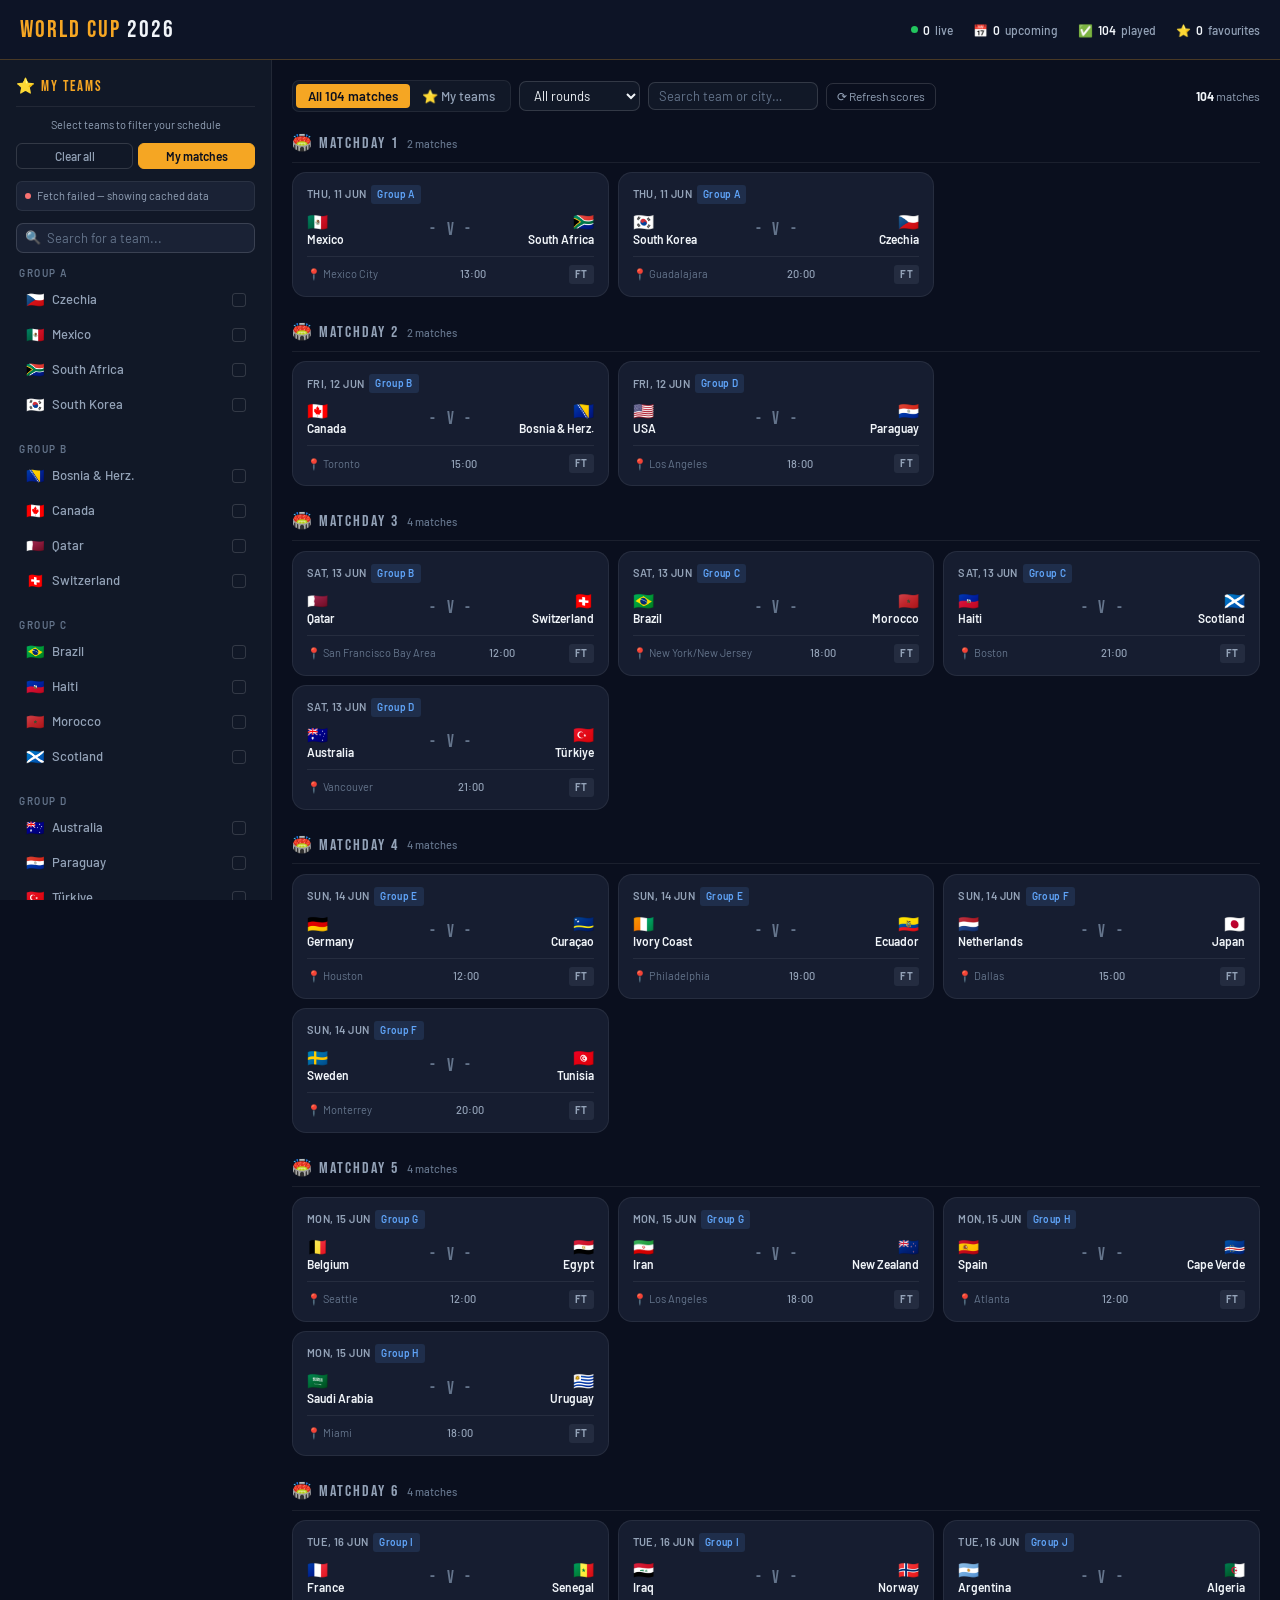
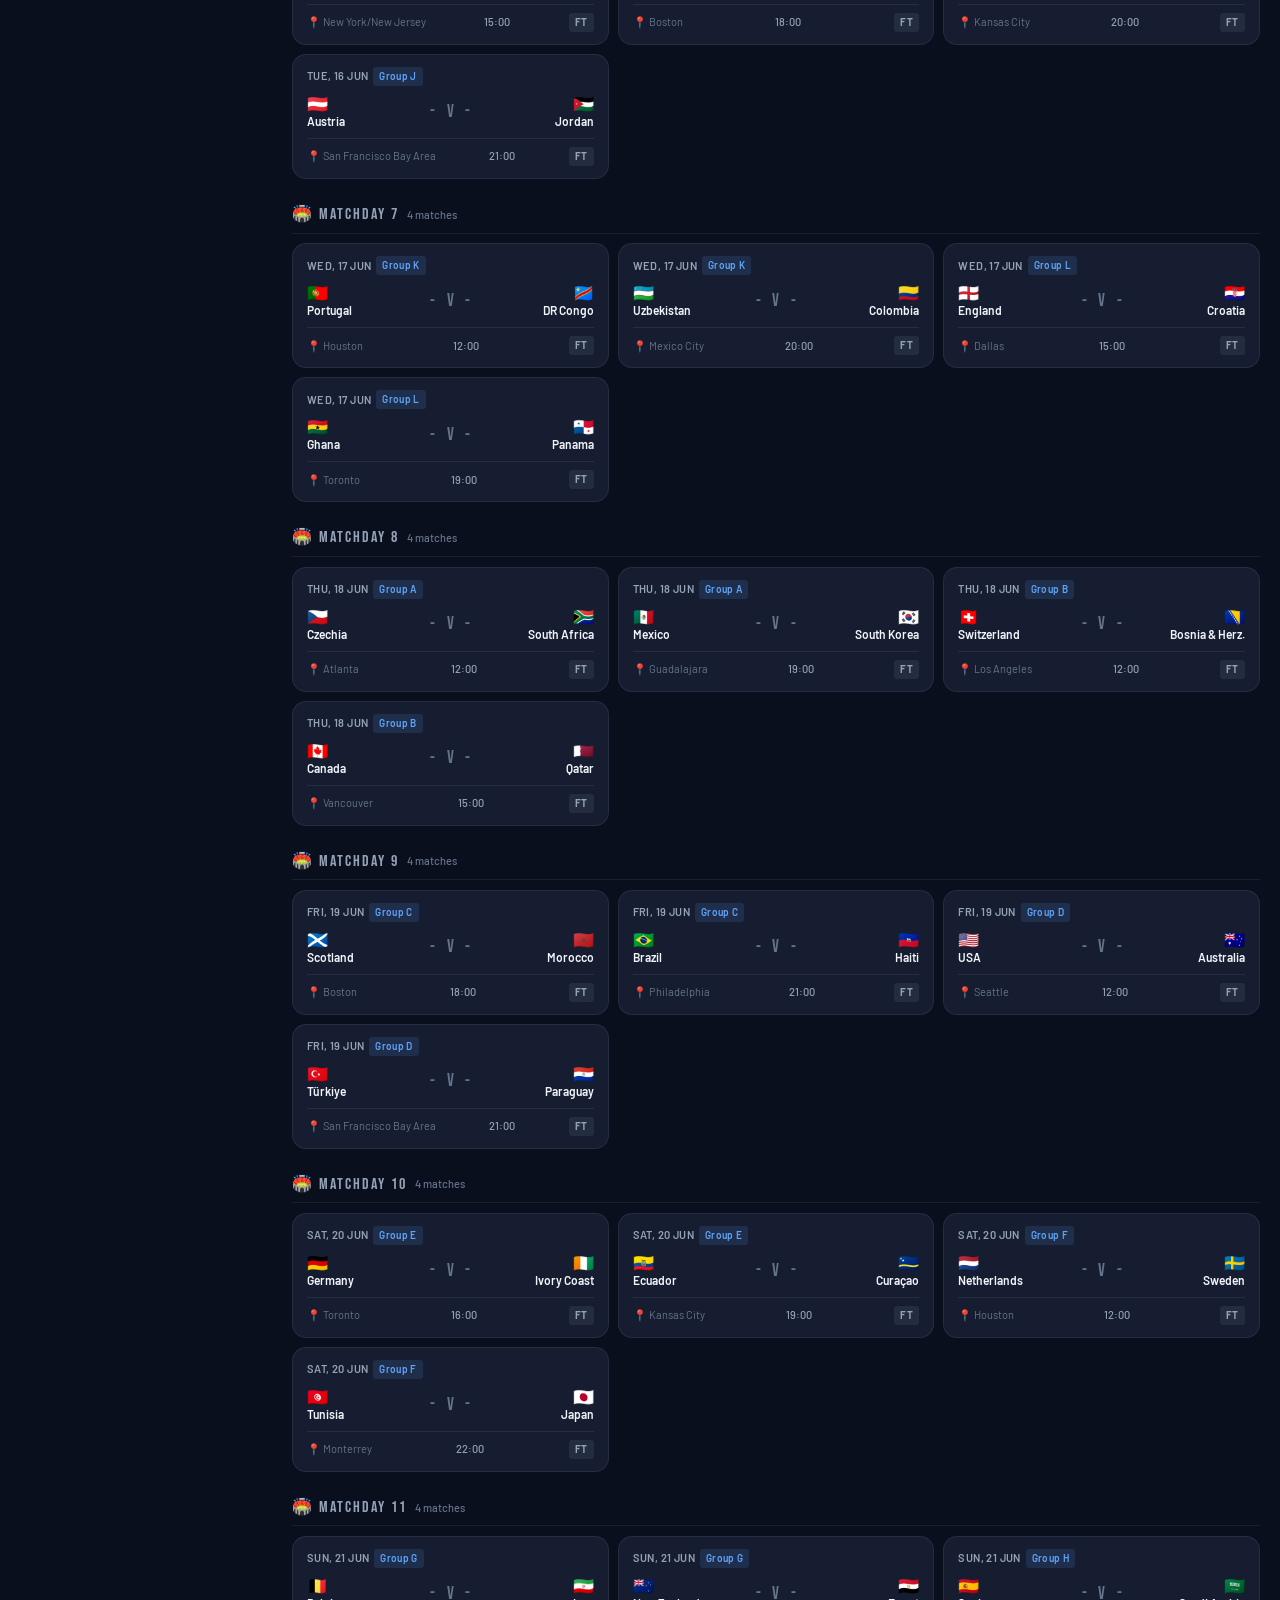
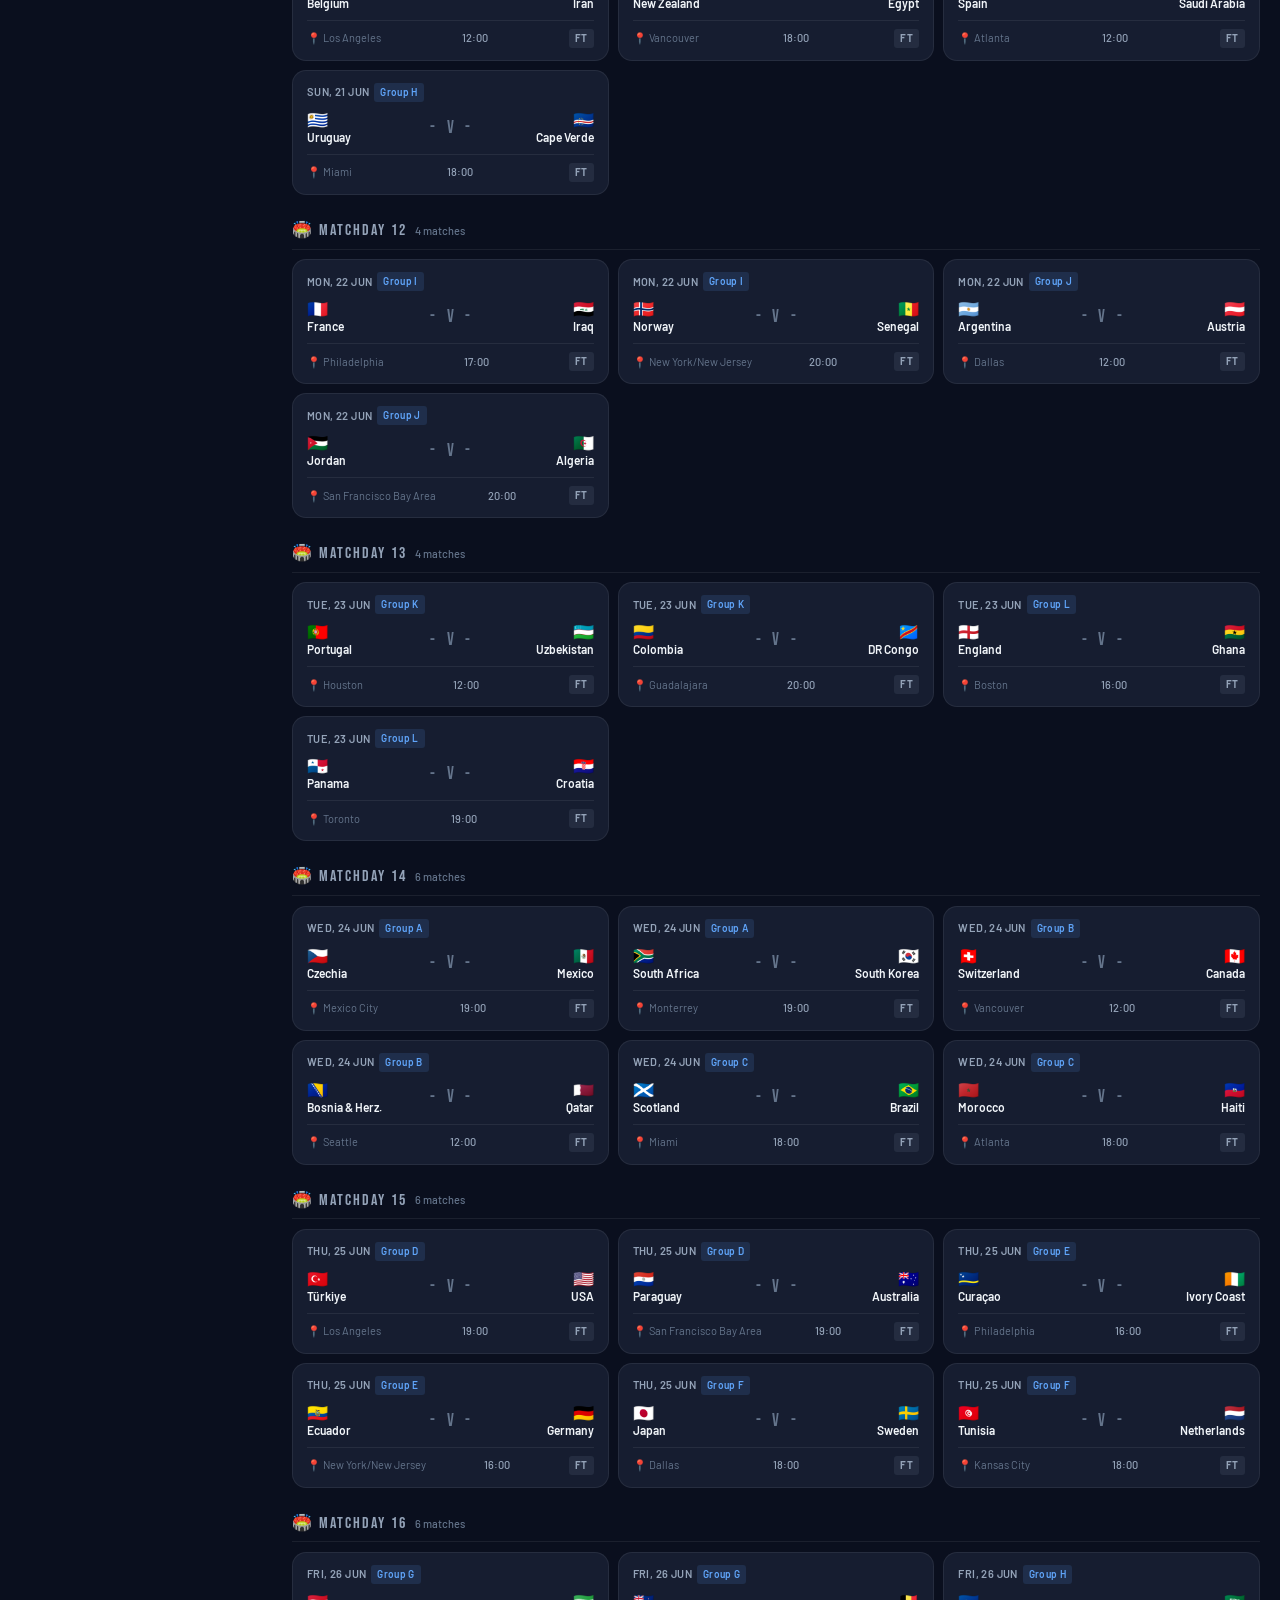
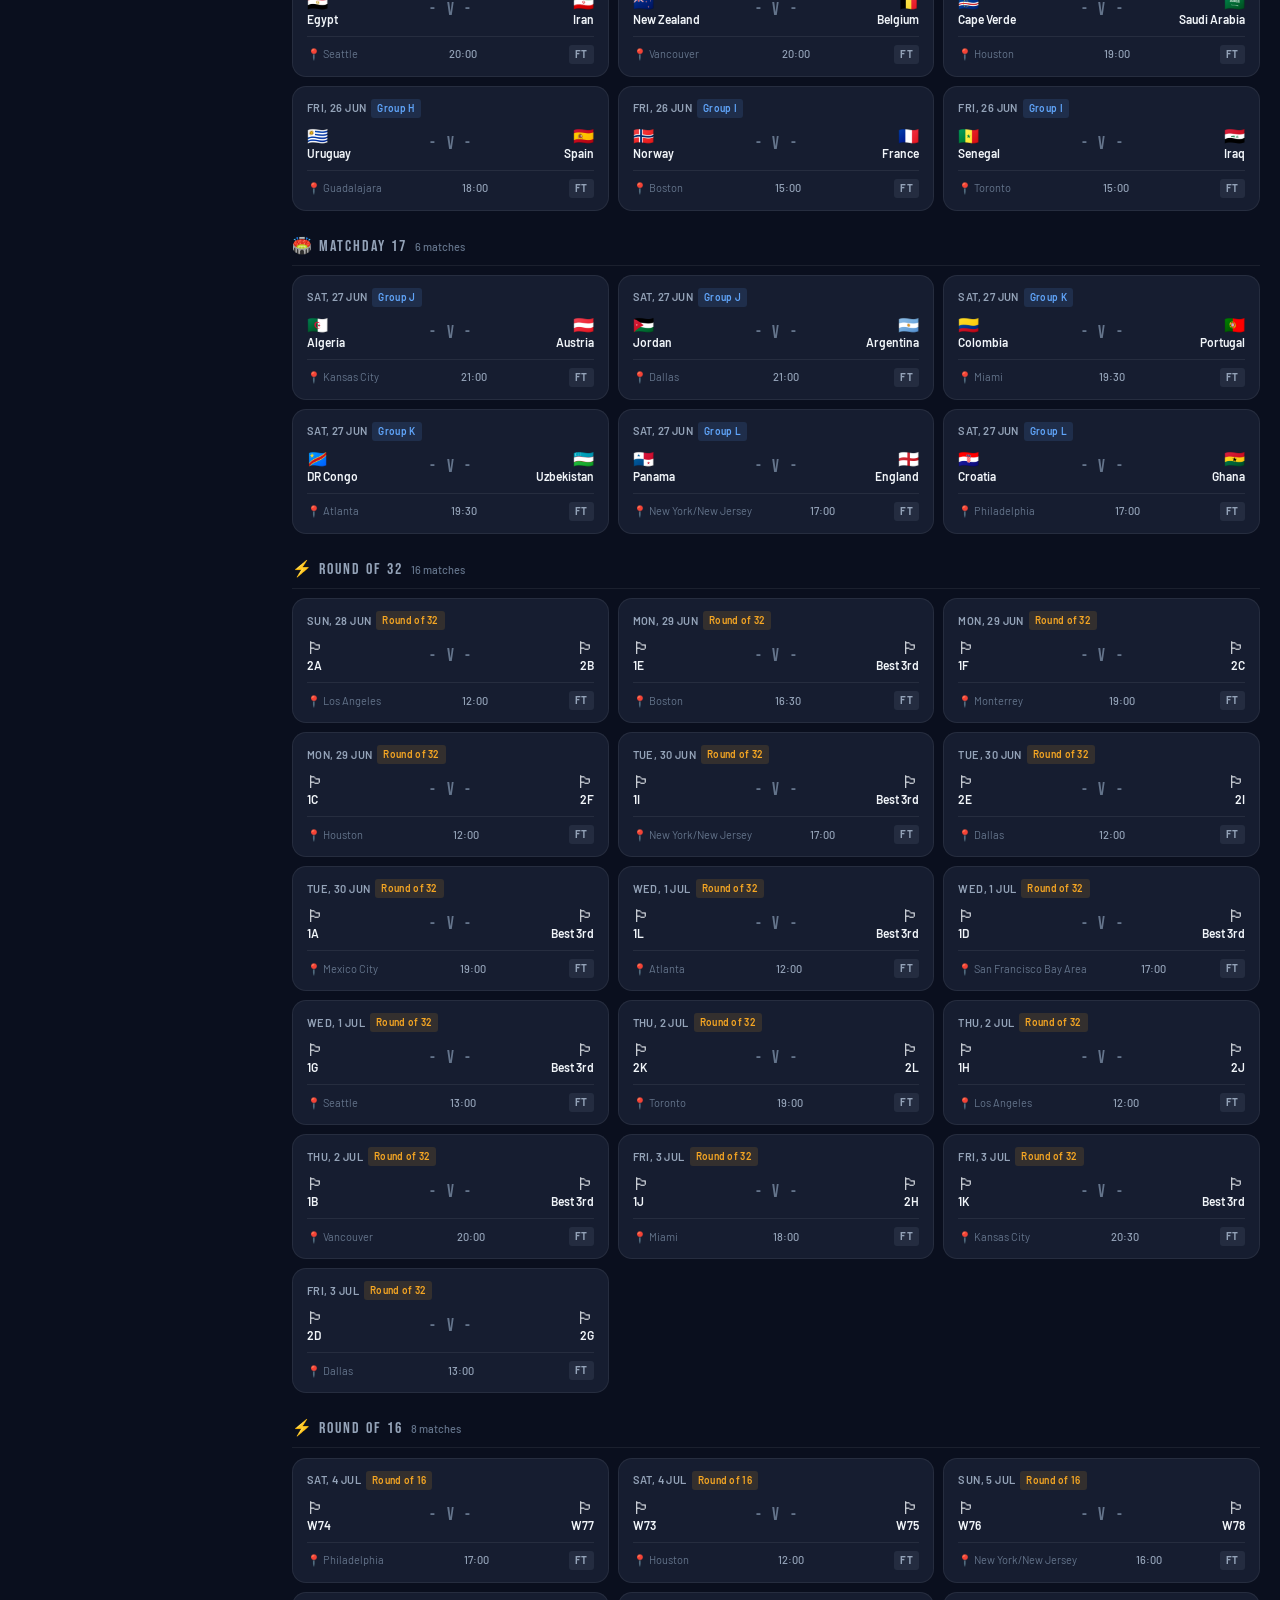
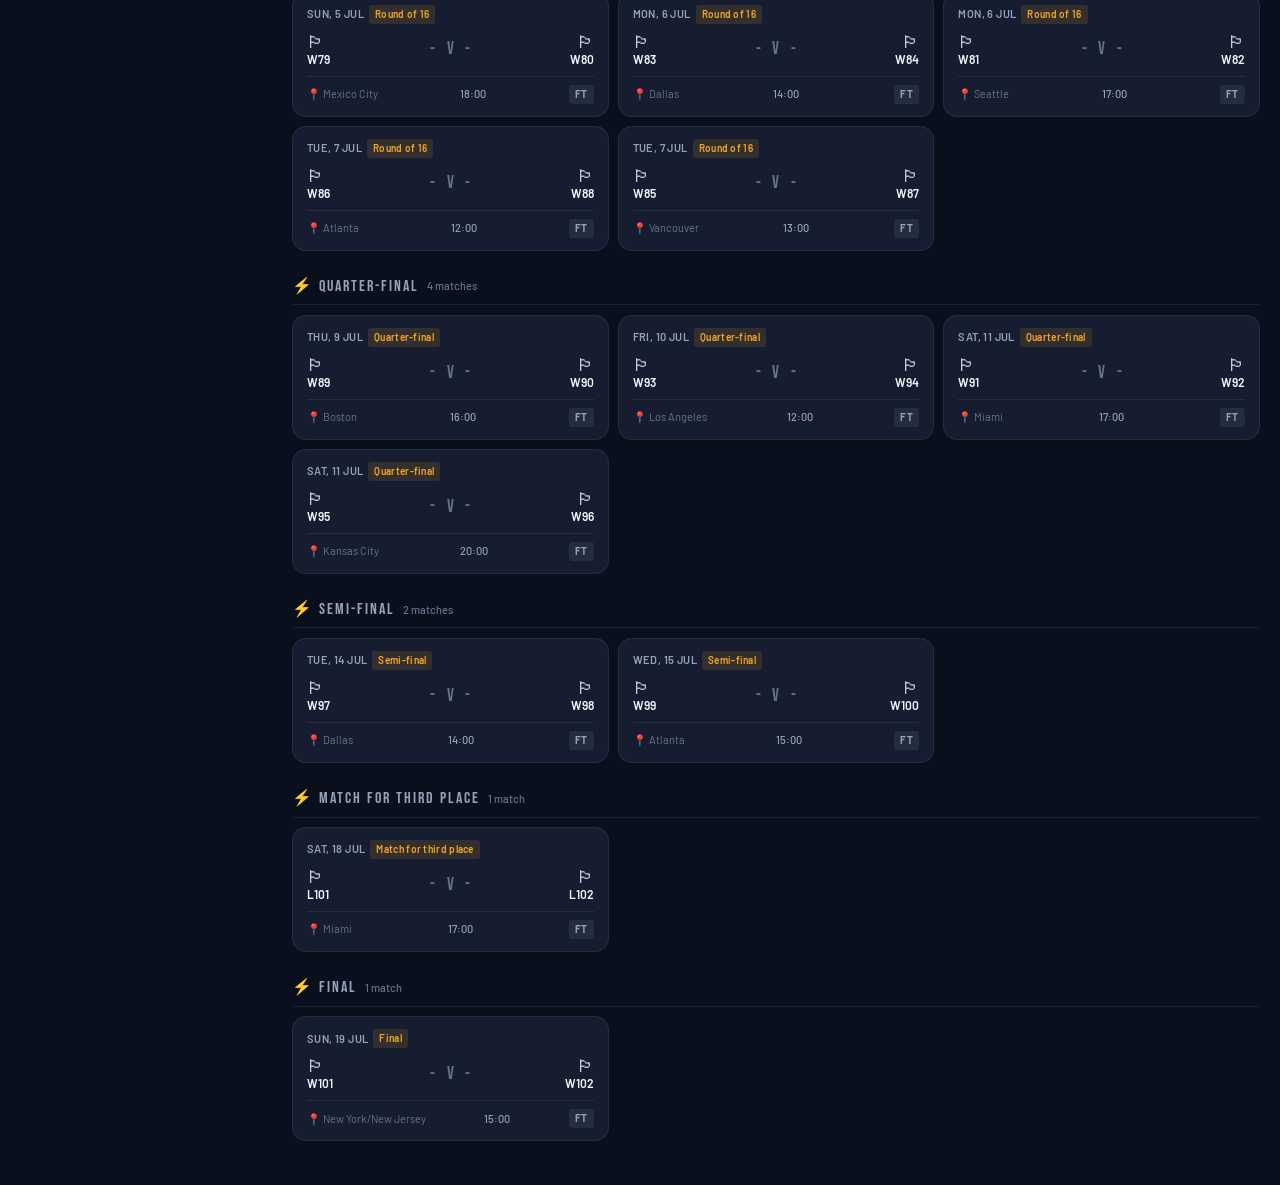
==== index.html @ 60fb4eb2 "added search" ====
<!DOCTYPE html>
<html lang="en">
<head>
<meta charset="UTF-8">
<meta name="viewport" content="width=device-width, initial-scale=1.0">
<title>FIFA World Cup 2026 — Match Tracker</title>
<link rel="preconnect" href="https://fonts.googleapis.com">
<link rel="preconnect" href="https://fonts.gstatic.com" crossorigin>
<link href="https://fonts.googleapis.com/css2?family=Bebas+Neue&family=Barlow:wght@300;400;500;600&display=swap" rel="stylesheet">
<style>
  *, *::before, *::after { box-sizing: border-box; margin: 0; padding: 0; }
  :root {
    --bg: #0a0f1e; --bg2: #111827; --bg3: #1a2235; --bg4: #222d42;
    --card: #161d30; --border: rgba(255,255,255,0.07); --border2: rgba(255,255,255,0.14);
    --gold: #f5a623; --gold2: #e8941a; --green: #22c55e; --blue: #60a5fa;
    --red: #f87171; --text: #f1f5f9; --muted: #94a3b8; --muted2: #64748b;
    --radius: 10px; --radius-lg: 14px;
  }
  body { font-family: 'Barlow', sans-serif; background: var(--bg); color: var(--text); min-height: 100vh; font-size: 15px; line-height: 1.5; }

  /* HEADER */
  header {
    background: #0d1426; border-bottom: 1px solid rgba(245,166,35,0.25);
    padding: 0 1.25rem; position: sticky; top: 0; z-index: 100;
    display: flex; align-items: center; gap: 1rem; height: 60px;
  }
  .logo { font-family: 'Bebas Neue', sans-serif; font-size: 1.5rem; color: var(--gold); letter-spacing: 2px; white-space: nowrap; }
  .logo span { color: var(--text); }
  .header-stats { margin-left: auto; display: flex; align-items: center; gap: 1.25rem; }
  .stat-pill { font-size: 12px; font-weight: 500; color: var(--muted); display: flex; align-items: center; gap: 5px; }
  .stat-pill b { color: var(--text); font-weight: 600; }
  .live-dot { width: 7px; height: 7px; border-radius: 50%; background: var(--green); animation: pulse 1.5s ease-in-out infinite; flex-shrink: 0; }
  @keyframes pulse { 0%,100%{opacity:1;transform:scale(1)} 50%{opacity:0.4;transform:scale(0.75)} }

  /* LAYOUT */
  .layout { display: grid; grid-template-columns: 272px 1fr; min-height: calc(100vh - 60px); }

  /* SIDEBAR */
  aside { background: var(--bg2); border-right: 1px solid var(--border); padding: 1rem; overflow-y: auto; position: sticky; top: 60px; height: calc(100vh - 60px); }
  .sidebar-title { font-family: 'Bebas Neue', sans-serif; font-size: 0.95rem; letter-spacing: 2px; color: var(--gold); margin-bottom: 0.6rem; padding-bottom: 0.45rem; border-bottom: 1px solid var(--border); }
  .fav-count { font-size: 11px; color: var(--muted); text-align: center; margin-bottom: 0.6rem; }
  .fav-count b { color: var(--gold); }
  .sidebar-actions { display: flex; gap: 5px; margin-bottom: 0.75rem; }
  .btn-sm { flex: 1; padding: 5px 6px; border-radius: 6px; border: 1px solid var(--border2); background: transparent; color: var(--muted); font-family: 'Barlow', sans-serif; font-size: 12px; font-weight: 500; cursor: pointer; transition: all 0.15s; }
  .btn-sm:hover { background: var(--bg3); color: var(--text); }
  .btn-sm.primary { background: var(--gold); color: #0a0f1e; border-color: var(--gold); font-weight: 600; }
  .btn-sm.primary:hover { background: var(--gold2); }
  .group-label { font-size: 10px; font-weight: 600; letter-spacing: 1.5px; color: var(--muted2); text-transform: uppercase; padding: 5px 3px 2px; }
  .team-grid { display: flex; flex-direction: column; gap: 2px; margin-bottom: 1rem; }
  .team-btn { display: flex; align-items: center; gap: 7px; padding: 6px 8px; border-radius: 6px; border: 1px solid transparent; background: transparent; color: var(--muted); cursor: pointer; font-family: 'Barlow', sans-serif; font-size: 13px; font-weight: 500; text-align: left; transition: all 0.12s; width: 100%; }
  .team-btn:hover { background: var(--bg3); color: var(--text); border-color: var(--border2); }
  .team-btn.selected { background: rgba(245,166,35,0.1); color: var(--gold); border-color: rgba(245,166,35,0.35); }
  .team-flag { font-size: 15px; width: 20px; text-align: center; flex-shrink: 0; }
  .team-name { flex: 1; line-height: 1.2; }
  .team-check { width: 14px; height: 14px; border-radius: 3px; border: 1.5px solid var(--border2); display: flex; align-items: center; justify-content: center; flex-shrink: 0; transition: all 0.12s; font-size: 9px; }
  .team-btn.selected .team-check { background: var(--gold); border-color: var(--gold); color: #0a0f1e; font-weight: 700; }
  .team-btn.selected .team-check::after { content: '✓'; }

  /* SIDEBAR SEARCH */
  .sidebar-search-wrap { position: relative; margin-bottom: 0.5rem; }
  .sidebar-search { width: 100%; padding: 6px 10px 6px 30px; border-radius: 7px; border: 1px solid var(--border2); background: var(--bg3); color: var(--text); font-family: 'Barlow', sans-serif; font-size: 13px; outline: none; transition: border-color 0.15s; }
  .sidebar-search:focus { border-color: var(--gold); }
  .sidebar-search::placeholder { color: var(--muted2); }
  .sidebar-search-icon { position: absolute; left: 9px; top: 50%; transform: translateY(-50%); font-size: 13px; color: var(--muted2); pointer-events: none; }

  /* API STATUS */
  .api-status { font-size: 11px; padding: 6px 8px; border-radius: 6px; background: var(--bg3); border: 1px solid var(--border); color: var(--muted); margin-bottom: 0.75rem; display: flex; align-items: center; gap: 6px; }
  .api-status .dot { width: 6px; height: 6px; border-radius: 50%; background: var(--muted2); flex-shrink: 0; }
  .api-status.ok .dot { background: var(--green); }
  .api-status.err .dot { background: var(--red); }
  .api-status.loading .dot { background: var(--gold); animation: pulse 1s infinite; }

  /* MATCH MODAL */
  .modal-backdrop { position: fixed; inset: 0; background: rgba(0,0,0,0.7); z-index: 300; display: flex; align-items: center; justify-content: center; padding: 1rem; opacity: 0; transition: opacity 0.2s; pointer-events: none; }
  .modal-backdrop.open { opacity: 1; pointer-events: all; }
  .modal { background: var(--bg2); border: 1px solid var(--border2); border-radius: 18px; width: 100%; max-width: 420px; padding: 1.5rem; transform: translateY(12px) scale(0.97); transition: transform 0.22s; }
  .modal-backdrop.open .modal { transform: translateY(0) scale(1); }
  .modal-header { display: flex; align-items: flex-start; justify-content: space-between; margin-bottom: 1.25rem; gap: 8px; }
  .modal-title { font-family: 'Bebas Neue', sans-serif; font-size: 1.05rem; letter-spacing: 1.5px; color: var(--gold); line-height: 1.2; }
  .modal-subtitle { font-size: 12px; color: var(--muted2); margin-top: 2px; }
  .modal-close { background: none; border: none; color: var(--muted); font-size: 20px; cursor: pointer; line-height: 1; padding: 2px 4px; border-radius: 4px; transition: color 0.15s, background 0.15s; flex-shrink: 0; }
  .modal-close:hover { color: var(--text); background: var(--bg3); }
  .modal-divider { border: none; border-top: 1px solid var(--border); margin: 1rem 0; }
  .modal-score-row { display: grid; grid-template-columns: 1fr auto 1fr; align-items: center; gap: 8px; margin-bottom: 1.25rem; }
  .modal-team-col { display: flex; flex-direction: column; align-items: center; gap: 5px; }
  .modal-team-flag { font-size: 2.2rem; line-height: 1; }
  .modal-team-name { font-size: 13px; font-weight: 600; color: var(--text); text-align: center; line-height: 1.2; }
  .modal-score-center { display: flex; flex-direction: column; align-items: center; gap: 2px; }
  .modal-score { font-family: 'Bebas Neue', sans-serif; font-size: 2.4rem; color: var(--text); line-height: 1; }
  .modal-score.tbd { color: var(--muted2); font-size: 1.6rem; }
  .modal-section-label { font-size: 10px; font-weight: 600; letter-spacing: 1.5px; color: var(--muted2); text-transform: uppercase; margin-bottom: 0.5rem; }
  .modal-team-rows { display: flex; flex-direction: column; gap: 6px; }
  .modal-team-row { display: flex; align-items: center; gap: 10px; padding: 9px 12px; border-radius: 9px; border: 1px solid var(--border); background: var(--bg3); transition: border-color 0.15s; }
  .modal-team-row.is-fav { border-color: rgba(245,166,35,0.45); background: rgba(245,166,35,0.06); }
  .modal-team-row-flag { font-size: 1.4rem; flex-shrink: 0; }
  .modal-team-row-name { flex: 1; font-size: 14px; font-weight: 600; color: var(--text); }
  .modal-team-row-group { font-size: 11px; color: var(--muted2); }
  .fav-toggle { padding: 5px 12px; border-radius: 6px; border: 1px solid var(--border2); background: transparent; color: var(--muted); font-family: 'Barlow', sans-serif; font-size: 12px; font-weight: 600; cursor: pointer; transition: all 0.15s; white-space: nowrap; }
  .fav-toggle:hover { background: var(--bg4); color: var(--text); }
  .fav-toggle.active { background: rgba(245,166,35,0.15); color: var(--gold); border-color: rgba(245,166,35,0.4); }
  .fav-toggle.active:hover { background: rgba(245,166,35,0.25); }

  /* MAIN */
  main { padding: 1.25rem; overflow-y: auto; }

  /* CONTROLS */
  .controls { display: flex; align-items: center; gap: 8px; margin-bottom: 1.25rem; flex-wrap: wrap; }
  .view-tabs { display: flex; background: var(--bg2); border-radius: 7px; padding: 3px; border: 1px solid var(--border); }
  .view-tab { padding: 4px 12px; border-radius: 4px; border: none; background: transparent; color: var(--muted); font-family: 'Barlow', sans-serif; font-size: 13px; font-weight: 500; cursor: pointer; transition: all 0.12s; }
  .view-tab.active { background: var(--gold); color: #0a0f1e; font-weight: 600; }
  .filter-select, .search-box { padding: 5px 10px; border-radius: 7px; border: 1px solid var(--border2); background: var(--bg2); color: var(--text); font-family: 'Barlow', sans-serif; font-size: 13px; }
  .search-box { width: 170px; }
  .search-box::placeholder { color: var(--muted2); }
  .filter-select option { background: var(--bg2); }
  .result-count { margin-left: auto; font-size: 12px; color: var(--muted); }
  .result-count b { color: var(--text); }
  .refresh-btn { padding: 5px 10px; border-radius: 7px; border: 1px solid var(--border2); background: transparent; color: var(--muted); font-family: 'Barlow', sans-serif; font-size: 12px; cursor: pointer; transition: all 0.15s; }
  .refresh-btn:hover { background: var(--bg3); color: var(--text); }

  /* ROUNDS */
  .round-group { margin-bottom: 1.5rem; }
  .round-header { font-family: 'Bebas Neue', sans-serif; font-size: 1rem; letter-spacing: 2px; color: var(--muted); margin-bottom: 0.6rem; padding-bottom: 0.35rem; border-bottom: 1px solid var(--border); display: flex; align-items: center; gap: 8px; }
  .round-count { font-family: 'Barlow', sans-serif; font-size: 11px; font-weight: 500; letter-spacing: 0; color: var(--muted2); }

  /* MATCH CARDS */
  .matches-grid { display: grid; grid-template-columns: repeat(auto-fill, minmax(290px, 1fr)); gap: 9px; }
  .match-card { background: var(--card); border: 1px solid var(--border); border-radius: var(--radius-lg); padding: 12px 14px; transition: border-color 0.2s, transform 0.15s; position: relative; }
  .match-card:hover { border-color: var(--border2); transform: translateY(-1px); }
  .match-card.favorite { border-color: rgba(245,166,35,0.45); background: linear-gradient(135deg, rgba(245,166,35,0.05) 0%, var(--card) 100%); }
  .match-card.favorite::after { content: '★'; position: absolute; top: 9px; right: 11px; font-size: 11px; color: var(--gold); }
  .match-meta { display: flex; align-items: center; gap: 5px; margin-bottom: 9px; }
  .match-date { font-size: 11px; font-weight: 600; color: var(--muted); text-transform: uppercase; letter-spacing: 0.4px; }
  .match-badge { font-size: 10px; font-weight: 600; padding: 2px 6px; border-radius: 3px; letter-spacing: 0.3px; }
  .match-badge.group { background: rgba(96,165,250,0.13); color: var(--blue); }
  .match-badge.knockout { background: rgba(245,166,35,0.13); color: var(--gold); }
  .match-body { display: grid; grid-template-columns: 1fr auto 1fr; align-items: center; gap: 6px; margin-bottom: 9px; }
  .team-side { display: flex; flex-direction: column; gap: 2px; }
  .team-side.right { align-items: flex-end; text-align: right; }
  .team-emoji { font-size: 17px; line-height: 1; }
  .team-label { font-size: 12px; font-weight: 600; color: var(--text); line-height: 1.25; }
  .score-block { display: flex; align-items: center; justify-content: center; gap: 3px; }
  .score-num { font-family: 'Bebas Neue', sans-serif; font-size: 1.75rem; color: var(--text); line-height: 1; min-width: 22px; text-align: center; }
  .score-dash { font-family: 'Bebas Neue', sans-serif; font-size: 1.1rem; color: var(--muted2); }
  .score-block.tbd .score-num { color: var(--muted2); font-size: 1.1rem; }
  .match-footer { display: flex; align-items: center; justify-content: space-between; padding-top: 8px; border-top: 1px solid var(--border); }
  .venue-info { font-size: 11px; color: var(--muted2); }
  .match-time { font-size: 11px; color: var(--muted); font-weight: 500; }
  .status-badge { font-size: 10px; font-weight: 700; padding: 2px 6px; border-radius: 3px; letter-spacing: 0.5px; text-transform: uppercase; }
  .status-badge.live { background: rgba(34,197,94,0.14); color: var(--green); animation: pulse 1.5s infinite; }
  .status-badge.ft { background: rgba(100,116,139,0.18); color: var(--muted); }
  .status-badge.today { background: rgba(245,166,35,0.14); color: var(--gold); }
  .status-badge.soon { background: rgba(96,165,250,0.12); color: var(--blue); }

  /* EMPTY STATE */
  .empty-state { text-align: center; padding: 3.5rem 2rem; color: var(--muted2); }
  .empty-state .big { font-size: 2.5rem; margin-bottom: 0.75rem; }
  .empty-state h3 { font-size: 1rem; color: var(--muted); margin-bottom: 0.4rem; }
  .empty-state p { font-size: 13px; max-width: 300px; margin: 0 auto; }

  /* COOKIE TOAST */
  .toast { position: fixed; bottom: 1rem; right: 1rem; background: var(--bg3); border: 1px solid rgba(245,166,35,0.35); border-radius: 8px; padding: 8px 12px; font-size: 12px; color: var(--muted); display: flex; align-items: center; gap: 6px; z-index: 500; opacity: 0; transform: translateY(8px); transition: all 0.25s; pointer-events: none; }
  .toast.show { opacity: 1; transform: translateY(0); }

  ::-webkit-scrollbar { width: 4px; }
  ::-webkit-scrollbar-track { background: var(--bg2); }
  ::-webkit-scrollbar-thumb { background: var(--bg4); border-radius: 2px; }

  @media (max-width: 720px) {
    .layout { grid-template-columns: 1fr; }
    aside { position: static; height: auto; max-height: 280px; }
    .header-stats { display: none; }
    .matches-grid { grid-template-columns: 1fr; }
  }
</style>
</head>
<body>

<header>
  <div class="logo">World Cup <span>2026</span></div>
  <div class="header-stats">
    <div class="stat-pill"><span class="live-dot"></span> <b id="hd-live">0</b> live</div>
    <div class="stat-pill">📅 <b id="hd-upcoming">—</b> upcoming</div>
    <div class="stat-pill">✅ <b id="hd-played">—</b> played</div>
    <div class="stat-pill">⭐ <b id="hd-favs">0</b> favourites</div>
  </div>
</header>

<div class="layout">

  <aside>
    <div class="sidebar-title">⭐ My Teams</div>
    <div class="fav-count" id="fav-count-label">Select teams to filter your schedule</div>
    <div class="sidebar-actions">
      <button class="btn-sm" id="btn-clear">Clear all</button>
      <button class="btn-sm primary" id="btn-my-matches">My matches</button>
    </div>
    
    <div class="api-status loading" id="api-status">
      <span class="dot"></span><span id="api-status-text">Fetching live data…</span>
    </div>
    
    <div class="sidebar-search-wrap">
      <span class="sidebar-search-icon">🔍</span>
      <input type="text" class="sidebar-search" id="sidebar-team-search" placeholder="Search for a team...">
    </div>

    <div id="team-list"></div>
  </aside>

  <main>
    <div class="controls">
      <div class="view-tabs">
        <button class="view-tab active" data-view="all">All 104 matches</button>
        <button class="view-tab" data-view="favs">⭐ My teams</button>
      </div>
      <select class="filter-select" id="filter-round">
        <option value="">All rounds</option>
        <option value="group">Group stage</option>
        <option value="Round of 32">Round of 32</option>
        <option value="Round of 16">Round of 16</option>
        <option value="Quarter-final">Quarter-finals</option>
        <option value="Semi-final">Semi-finals</option>
        <option value="Match for third place">3rd place</option>
        <option value="Final">Final</option>
      </select>
      <input class="search-box" id="search-box" type="text" placeholder="Search team or city…">
      <button class="refresh-btn" id="refresh-btn">⟳ Refresh scores</button>
      <div class="result-count" id="result-count"></div>
    </div>
    <div id="matches-output"><div class="empty-state"><div class="big">⚽</div><h3>Loading matches…</h3><p>Fetching the latest data from openfootball.</p></div></div>
  </main>
</div>

<div class="modal-backdrop" id="match-modal">
  <div class="modal">
    <div class="modal-header">
      <div>
        <div class="modal-title">Match Options</div>
        <div class="modal-subtitle">Add or remove participating teams</div>
      </div>
      <button class="modal-close" id="close-modal">×</button>
    </div>
    <div class="modal-team-rows" id="modal-teams-container">
      </div>
  </div>
</div>

<div class="toast" id="toast">🍪 Favourites saved</div>

<script>
// ─── PLACEHOLDER → REAL TEAM MAPPING ────────────────────────────────────────
// Playoff results confirmed March 31 2026:
// UEFA Path A = Bosnia & Herzegovina  (beat Italy on pens)
// UEFA Path B = Sweden                (beat Poland)
// UEFA Path C = Türkiye               (beat Kosovo)
// UEFA Path D = Czechia               (already confirmed earlier)
// IC Path 1   = DR Congo              (beat Jamaica)
// IC Path 2   = Iraq                  (beat Bolivia)
const PLACEHOLDER_MAP = {
  "UEFA Path A winner": "Bosnia & Herz.",
  "UEFA Path B winner": "Sweden",
  "UEFA Path C winner": "Türkiye",
  "UEFA Path D winner": "Czechia",
  "IC Path 1 winner":   "DR Congo",
  "IC Path 2 winner":   "Iraq"
};

function resolveName(name) {
  return PLACEHOLDER_MAP[name] || name;
}

// ─── FLAGS ───────────────────────────────────────────────────────────────────
const FLAGS = {
  "Mexico":"🇲🇽","South Africa":"🇿🇦","South Korea":"🇰🇷","Czechia":"🇨🇿",
  "Canada":"🇨🇦","Bosnia & Herz.":"🇧🇦","Qatar":"🇶🇦","Switzerland":"🇨🇭",
  "Brazil":"🇧🇷","Morocco":"🇲🇦","Haiti":"🇭🇹","Scotland":"🏴󠁧󠁢󠁳󠁣󠁴󠁿",
  "USA":"🇺🇸","Paraguay":"🇵🇾","Australia":"🇦🇺","Türkiye":"🇹🇷",
  "Germany":"🇩🇪","Curaçao":"🇨🇼","Ivory Coast":"🇨🇮","Ecuador":"🇪🇨",
  "Netherlands":"🇳🇱","Japan":"🇯🇵","Sweden":"🇸🇪","Tunisia":"🇹🇳",
  "Belgium":"🇧🇪","Egypt":"🇪🇬","Iran":"🇮🇷","New Zealand":"🇳🇿",
  "Spain":"🇪🇸","Cape Verde":"🇨🇻","Saudi Arabia":"🇸🇦","Uruguay":"🇺🇾",
  "France":"🇫🇷","Senegal":"🇸🇳","Iraq":"🇮🇶","Norway":"🇳🇴",
  "Argentina":"🇦🇷","Algeria":"🇩🇿","Austria":"🇦🇹","Jordan":"🇯🇴",
  "Portugal":"🇵🇹","Uzbekistan":"🇺🇿","Colombia":"🇨🇴","DR Congo":"🇨🇩",
  "England":"🏴󠁧󠁢󠁥󠁮󠁧󠁿","Croatia":"🇭🇷","Ghana":"🇬🇭","Panama":"🇵🇦"
};
function flag(n) { return FLAGS[n] || "🏳"; }

// ─── COOKIES ─────────────────────────────────────────────────────────────────
function setCookie(n, v, d) {
  const exp = new Date();
  exp.setTime(exp.getTime() + d * 864e5);
  document.cookie = `${n}=${encodeURIComponent(v)};expires=${exp.toUTCString()};path=/;SameSite=Lax`;
}
function getCookie(n) {
  const m = document.cookie.match(new RegExp('(^| )' + n + '=([^;]+)'));
  return m ? decodeURIComponent(m[2]) : null;
}
function saveFavs() {
  setCookie('wc26_favs', JSON.stringify([...favTeams]), 365);
  showToast('🍪 Favourites saved');
}
function loadFavs() {
  try { const r = getCookie('wc26_favs'); return r ? new Set(JSON.parse(r)) : new Set(); }
  catch(e) { return new Set(); }
}

// ─── STATE ────────────────────────────────────────────────────────────────────
let favTeams = loadFavs();
let currentView = 'all';
let filterRound = '';
let searchText = '';
let allMatches = [];     // fetched + placeholder-resolved
let teamsGroups = {};    // team -> group

// ─── FETCH FROM openfootball ─────────────────────────────────────────────────
const API_URL = 'https://raw.githubusercontent.com/openfootball/worldcup.json/master/2026/worldcup.json';

function setApiStatus(state, msg) {
  const el = document.getElementById('api-status');
  el.className = 'api-status ' + state;
  document.getElementById('api-status-text').textContent = msg;
}

async function fetchMatches() {
  setApiStatus('loading', 'Fetching live data…');
  document.getElementById('refresh-btn').textContent = '⟳ Refreshing…';
  try {
    const res = await fetch(API_URL + '?t=' + Date.now());
    if (!res.ok) throw new Error('HTTP ' + res.status);
    const data = await res.json();

    // Resolve placeholders and build match list
    allMatches = data.matches.map(m => ({
      ...m,
      team1: resolveName(m.team1),
      team2: resolveName(m.team2)
    }));

    // Build team→group map
    teamsGroups = {};
    allMatches.forEach(m => {
      if (m.group) {
        [m.team1, m.team2].forEach(t => {
          if (!isPlaceholder(t)) teamsGroups[t] = m.group;
        });
      }
    });

    setApiStatus('ok', 'Live data — openfootball.github.io');
    render();
    renderSidebar();
  } catch(err) {
    setApiStatus('err', 'Fetch failed — showing cached data');
    // Fall back to embedded seed data
    allMatches = SEED_MATCHES;
    teamsGroups = {};
    allMatches.forEach(m => {
      if (m.group) [m.team1, m.team2].forEach(t => { if (!isPlaceholder(t)) teamsGroups[t] = m.group; });
    });
    render();
    renderSidebar();
  }
  document.getElementById('refresh-btn').textContent = '⟳ Refresh scores';
}

function isPlaceholder(name) {
  return !name || name.startsWith('W') || name.startsWith('L') || /^\d[A-Z]$/.test(name) || name.includes('/');
}

// ─── STATUS HELPERS ───────────────────────────────────────────────────────────
function getStatus(m) {
  const today = new Date(); today.setHours(0,0,0,0);
  const mDay  = new Date(m.date + 'T00:00:00Z');
  // If openfootball has scores
  if (m.score1 != null) return 'ft';
  if (mDay < today)     return 'ft';
  if (mDay.getTime() === today.getTime()) return 'today';
  // within 3 hours upcoming
  return 'upcoming';
}

function fmtDate(d) {
  return new Date(d + 'T12:00:00Z').toLocaleDateString('en-GB', {
    weekday:'short', day:'numeric', month:'short', timeZone:'UTC'
  });
}

function isFav(m) { return favTeams.has(m.team1) || favTeams.has(m.team2); }
function isKO(r)  { return ['Round of 32','Round of 16','Quarter-final','Semi-final','Match for third place','Final'].includes(r); }

// ─── SIDEBAR ─────────────────────────────────────────────────────────────────
function renderSidebar() {
  // Group teams by group
  const byGroup = {};
  Object.entries(teamsGroups).forEach(([team, grp]) => {
    if (!byGroup[grp]) byGroup[grp] = [];
    if (!byGroup[grp].includes(team)) byGroup[grp].push(team);
  });

  const groupKeys = Object.keys(byGroup).sort();
  let html = '';
  groupKeys.forEach(g => {
    html += `<div class="group-label">${g}</div><div class="team-grid">`;
    byGroup[g].sort().forEach(team => {
      const sel = favTeams.has(team);
      html += `<button class="team-btn${sel?' selected':''}" data-team="${team}">
        <span class="team-flag">${flag(team)}</span>
        <span class="team-name">${team}</span>
        <span class="team-check"></span>
      </button>`;
    });
    html += '</div>';
  });

  document.getElementById('team-list').innerHTML = html;
  const n = favTeams.size;
  document.getElementById('fav-count-label').innerHTML =
    n > 0 ? `<b>${n}</b> team${n===1?'':'s'} selected` : 'Select teams to filter your schedule';
  document.getElementById('hd-favs').textContent = n;
}

// ─── MAIN RENDER ──────────────────────────────────────────────────────────────
function render() {
  if (!allMatches.length) return;
  const today = new Date(); today.setHours(0,0,0,0);

  // Header stats
  let live=0, upcoming=0, played=0;
  allMatches.forEach(m => {
    const s = getStatus(m);
    if (s==='ft') played++;
    else if (s==='today'||s==='upcoming') upcoming++;
  });
  document.getElementById('hd-live').textContent = live;
  document.getElementById('hd-upcoming').textContent = upcoming;
  document.getElementById('hd-played').textContent = played;

  let matches = [...allMatches];

  // View filter
  if (currentView === 'favs') {
    if (favTeams.size === 0) {
      document.getElementById('matches-output').innerHTML = `
        <div class="empty-state"><div class="big">⭐</div>
        <h3>No favourite teams yet</h3>
        <p>Pick teams from the left panel to see only their matches.</p></div>`;
      document.getElementById('result-count').innerHTML = '';
      return;
    }
    matches = matches.filter(isFav);
  }

  // Round filter
  if (filterRound) {
    if (filterRound === 'group') matches = matches.filter(m => !!m.group);
    else matches = matches.filter(m => m.round === filterRound);
  }

  // Search
  if (searchText) {
    const q = searchText.toLowerCase();
    matches = matches.filter(m =>
      m.team1.toLowerCase().includes(q) ||
      m.team2.toLowerCase().includes(q) ||
      (m.ground||'').toLowerCase().includes(q) ||
      (m.group||'').toLowerCase().includes(q)
    );
  }

  if (!matches.length) {
    document.getElementById('matches-output').innerHTML = `
      <div class="empty-state"><div class="big">🔍</div>
      <h3>No matches found</h3><p>Try adjusting your filters or search.</p></div>`;
    document.getElementById('result-count').innerHTML = '';
    return;
  }

  document.getElementById('result-count').innerHTML = `<b>${matches.length}</b> match${matches.length===1?'':'es'}`;

  const ROUND_ORDER = [
    'Matchday 1','Matchday 2','Matchday 3','Matchday 4','Matchday 5',
    'Matchday 6','Matchday 7','Matchday 8','Matchday 9','Matchday 10',
    'Matchday 11','Matchday 12','Matchday 13','Matchday 14','Matchday 15',
    'Matchday 16','Matchday 17',
    'Round of 32','Round of 16','Quarter-final','Semi-final','Match for third place','Final'
  ];

  const byRound = {};
  matches.forEach(m => {
    if (!byRound[m.round]) byRound[m.round] = [];
    byRound[m.round].push(m);
  });

  let html = '';
  ROUND_ORDER.filter(r => byRound[r]).forEach(round => {
    const ms = byRound[round];
    const ko = isKO(round);
    html += `<div class="round-group">
      <div class="round-header">${ko?'⚡':'🏟️'} ${round} <span class="round-count">${ms.length} match${ms.length===1?'':'es'}</span></div>
      <div class="matches-grid">`;
    ms.forEach(m => html += matchCard(m));
    html += '</div></div>';
  });

  document.getElementById('matches-output').innerHTML = html;
}

function matchCard(m) {
  const st = getStatus(m);
  const fav = isFav(m);
  const ko  = isKO(m.round);
  const t   = (m.time||'').split(' ')[0];

  // Score
  let scoreHtml;
  if (m.score1 != null) {
    scoreHtml = `<div class="score-block">
      <span class="score-num">${m.score1}</span>
      <span class="score-dash">-</span>
      <span class="score-num">${m.score2}</span></div>`;
  } else {
    scoreHtml = `<div class="score-block tbd">
      <span class="score-num">-</span>
      <span class="score-dash">v</span>
      <span class="score-num">-</span></div>`;
  }

  // Status badge
  const badges = {
    live:    '<span class="status-badge live">● Live</span>',
    ft:      '<span class="status-badge ft">FT</span>',
    today:   '<span class="status-badge today">Today</span>',
    upcoming:'<span class="status-badge soon">📅</span>'
  };

  const badge = m.group
    ? `<span class="match-badge group">${m.group}</span>`
    : `<span class="match-badge knockout">${m.round}</span>`;

  return `<div class="match-card${fav?' favorite':''}" data-team1="${m.team1}" data-team2="${m.team2}" style="cursor: pointer;">
    <div class="match-meta">
      <span class="match-date">${fmtDate(m.date)}</span>
      ${badge}
    </div>
    <div class="match-body">
      <div class="team-side">
        <span class="team-emoji">${flag(m.team1)}</span>
        <span class="team-label">${m.team1}</span>
      </div>
      ${scoreHtml}
      <div class="team-side right">
        <span class="team-emoji">${flag(m.team2)}</span>
        <span class="team-label">${m.team2}</span>
      </div>
    </div>
    <div class="match-footer">
      <span class="venue-info">📍 ${m.ground||'—'}</span>
      <span class="match-time">${t}</span>
      ${badges[st]||''}
    </div>
  </div>`;
}

// ─── SEED DATA (fallback if fetch fails) ─────────────────────────────────────
// Placeholder names already resolved to real teams.
const SEED_MATCHES = [
  // GROUP A
  {round:"Matchday 1",date:"2026-06-11",time:"13:00 UTC-6",team1:"Mexico",team2:"South Africa",group:"Group A",ground:"Mexico City"},
  {round:"Matchday 1",date:"2026-06-11",time:"20:00 UTC-6",team1:"South Korea",team2:"Czechia",group:"Group A",ground:"Guadalajara"},
  {round:"Matchday 8",date:"2026-06-18",time:"12:00 UTC-4",team1:"Czechia",team2:"South Africa",group:"Group A",ground:"Atlanta"},
  {round:"Matchday 8",date:"2026-06-18",time:"19:00 UTC-6",team1:"Mexico",team2:"South Korea",group:"Group A",ground:"Guadalajara"},
  {round:"Matchday 14",date:"2026-06-24",time:"19:00 UTC-6",team1:"Czechia",team2:"Mexico",group:"Group A",ground:"Mexico City"},
  {round:"Matchday 14",date:"2026-06-24",time:"19:00 UTC-6",team1:"South Africa",team2:"South Korea",group:"Group A",ground:"Monterrey"},
  // GROUP B
  {round:"Matchday 2",date:"2026-06-12",time:"15:00 UTC-4",team1:"Canada",team2:"Bosnia & Herz.",group:"Group B",ground:"Toronto"},
  {round:"Matchday 3",date:"2026-06-13",time:"12:00 UTC-7",team1:"Qatar",team2:"Switzerland",group:"Group B",ground:"San Francisco Bay Area"},
  {round:"Matchday 8",date:"2026-06-18",time:"12:00 UTC-7",team1:"Switzerland",team2:"Bosnia & Herz.",group:"Group B",ground:"Los Angeles"},
  {round:"Matchday 8",date:"2026-06-18",time:"15:00 UTC-7",team1:"Canada",team2:"Qatar",group:"Group B",ground:"Vancouver"},
  {round:"Matchday 14",date:"2026-06-24",time:"12:00 UTC-7",team1:"Switzerland",team2:"Canada",group:"Group B",ground:"Vancouver"},
  {round:"Matchday 14",date:"2026-06-24",time:"12:00 UTC-7",team1:"Bosnia & Herz.",team2:"Qatar",group:"Group B",ground:"Seattle"},
  // GROUP C
  {round:"Matchday 3",date:"2026-06-13",time:"18:00 UTC-4",team1:"Brazil",team2:"Morocco",group:"Group C",ground:"New York/New Jersey"},
  {round:"Matchday 3",date:"2026-06-13",time:"21:00 UTC-4",team1:"Haiti",team2:"Scotland",group:"Group C",ground:"Boston"},
  {round:"Matchday 9",date:"2026-06-19",time:"18:00 UTC-4",team1:"Scotland",team2:"Morocco",group:"Group C",ground:"Boston"},
  {round:"Matchday 9",date:"2026-06-19",time:"21:00 UTC-4",team1:"Brazil",team2:"Haiti",group:"Group C",ground:"Philadelphia"},
  {round:"Matchday 14",date:"2026-06-24",time:"18:00 UTC-4",team1:"Scotland",team2:"Brazil",group:"Group C",ground:"Miami"},
  {round:"Matchday 14",date:"2026-06-24",time:"18:00 UTC-4",team1:"Morocco",team2:"Haiti",group:"Group C",ground:"Atlanta"},
  // GROUP D
  {round:"Matchday 2",date:"2026-06-12",time:"18:00 UTC-7",team1:"USA",team2:"Paraguay",group:"Group D",ground:"Los Angeles"},
  {round:"Matchday 3",date:"2026-06-13",time:"21:00 UTC-7",team1:"Australia",team2:"Türkiye",group:"Group D",ground:"Vancouver"},
  {round:"Matchday 9",date:"2026-06-19",time:"12:00 UTC-7",team1:"USA",team2:"Australia",group:"Group D",ground:"Seattle"},
  {round:"Matchday 9",date:"2026-06-19",time:"21:00 UTC-7",team1:"Türkiye",team2:"Paraguay",group:"Group D",ground:"San Francisco Bay Area"},
  {round:"Matchday 15",date:"2026-06-25",time:"19:00 UTC-7",team1:"Türkiye",team2:"USA",group:"Group D",ground:"Los Angeles"},
  {round:"Matchday 15",date:"2026-06-25",time:"19:00 UTC-7",team1:"Paraguay",team2:"Australia",group:"Group D",ground:"San Francisco Bay Area"},
  // GROUP E
  {round:"Matchday 4",date:"2026-06-14",time:"12:00 UTC-5",team1:"Germany",team2:"Curaçao",group:"Group E",ground:"Houston"},
  {round:"Matchday 4",date:"2026-06-14",time:"19:00 UTC-4",team1:"Ivory Coast",team2:"Ecuador",group:"Group E",ground:"Philadelphia"},
  {round:"Matchday 10",date:"2026-06-20",time:"16:00 UTC-4",team1:"Germany",team2:"Ivory Coast",group:"Group E",ground:"Toronto"},
  {round:"Matchday 10",date:"2026-06-20",time:"19:00 UTC-5",team1:"Ecuador",team2:"Curaçao",group:"Group E",ground:"Kansas City"},
  {round:"Matchday 15",date:"2026-06-25",time:"16:00 UTC-4",team1:"Curaçao",team2:"Ivory Coast",group:"Group E",ground:"Philadelphia"},
  {round:"Matchday 15",date:"2026-06-25",time:"16:00 UTC-4",team1:"Ecuador",team2:"Germany",group:"Group E",ground:"New York/New Jersey"},
  // GROUP F
  {round:"Matchday 4",date:"2026-06-14",time:"15:00 UTC-5",team1:"Netherlands",team2:"Japan",group:"Group F",ground:"Dallas"},
  {round:"Matchday 4",date:"2026-06-14",time:"20:00 UTC-6",team1:"Sweden",team2:"Tunisia",group:"Group F",ground:"Monterrey"},
  {round:"Matchday 10",date:"2026-06-20",time:"12:00 UTC-5",team1:"Netherlands",team2:"Sweden",group:"Group F",ground:"Houston"},
  {round:"Matchday 10",date:"2026-06-20",time:"22:00 UTC-6",team1:"Tunisia",team2:"Japan",group:"Group F",ground:"Monterrey"},
  {round:"Matchday 15",date:"2026-06-25",time:"18:00 UTC-5",team1:"Japan",team2:"Sweden",group:"Group F",ground:"Dallas"},
  {round:"Matchday 15",date:"2026-06-25",time:"18:00 UTC-5",team1:"Tunisia",team2:"Netherlands",group:"Group F",ground:"Kansas City"},
  // GROUP G
  {round:"Matchday 5",date:"2026-06-15",time:"12:00 UTC-7",team1:"Belgium",team2:"Egypt",group:"Group G",ground:"Seattle"},
  {round:"Matchday 5",date:"2026-06-15",time:"18:00 UTC-7",team1:"Iran",team2:"New Zealand",group:"Group G",ground:"Los Angeles"},
  {round:"Matchday 11",date:"2026-06-21",time:"12:00 UTC-7",team1:"Belgium",team2:"Iran",group:"Group G",ground:"Los Angeles"},
  {round:"Matchday 11",date:"2026-06-21",time:"18:00 UTC-7",team1:"New Zealand",team2:"Egypt",group:"Group G",ground:"Vancouver"},
  {round:"Matchday 16",date:"2026-06-26",time:"20:00 UTC-7",team1:"Egypt",team2:"Iran",group:"Group G",ground:"Seattle"},
  {round:"Matchday 16",date:"2026-06-26",time:"20:00 UTC-7",team1:"New Zealand",team2:"Belgium",group:"Group G",ground:"Vancouver"},
  // GROUP H
  {round:"Matchday 5",date:"2026-06-15",time:"12:00 UTC-4",team1:"Spain",team2:"Cape Verde",group:"Group H",ground:"Atlanta"},
  {round:"Matchday 5",date:"2026-06-15",time:"18:00 UTC-4",team1:"Saudi Arabia",team2:"Uruguay",group:"Group H",ground:"Miami"},
  {round:"Matchday 11",date:"2026-06-21",time:"12:00 UTC-4",team1:"Spain",team2:"Saudi Arabia",group:"Group H",ground:"Atlanta"},
  {round:"Matchday 11",date:"2026-06-21",time:"18:00 UTC-4",team1:"Uruguay",team2:"Cape Verde",group:"Group H",ground:"Miami"},
  {round:"Matchday 16",date:"2026-06-26",time:"19:00 UTC-5",team1:"Cape Verde",team2:"Saudi Arabia",group:"Group H",ground:"Houston"},
  {round:"Matchday 16",date:"2026-06-26",time:"18:00 UTC-6",team1:"Uruguay",team2:"Spain",group:"Group H",ground:"Guadalajara"},
  // GROUP I
  {round:"Matchday 6",date:"2026-06-16",time:"15:00 UTC-4",team1:"France",team2:"Senegal",group:"Group I",ground:"New York/New Jersey"},
  {round:"Matchday 6",date:"2026-06-16",time:"18:00 UTC-4",team1:"Iraq",team2:"Norway",group:"Group I",ground:"Boston"},
  {round:"Matchday 12",date:"2026-06-22",time:"17:00 UTC-4",team1:"France",team2:"Iraq",group:"Group I",ground:"Philadelphia"},
  {round:"Matchday 12",date:"2026-06-22",time:"20:00 UTC-4",team1:"Norway",team2:"Senegal",group:"Group I",ground:"New York/New Jersey"},
  {round:"Matchday 16",date:"2026-06-26",time:"15:00 UTC-4",team1:"Norway",team2:"France",group:"Group I",ground:"Boston"},
  {round:"Matchday 16",date:"2026-06-26",time:"15:00 UTC-4",team1:"Senegal",team2:"Iraq",group:"Group I",ground:"Toronto"},
  // GROUP J
  {round:"Matchday 6",date:"2026-06-16",time:"20:00 UTC-5",team1:"Argentina",team2:"Algeria",group:"Group J",ground:"Kansas City"},
  {round:"Matchday 6",date:"2026-06-16",time:"21:00 UTC-7",team1:"Austria",team2:"Jordan",group:"Group J",ground:"San Francisco Bay Area"},
  {round:"Matchday 12",date:"2026-06-22",time:"12:00 UTC-5",team1:"Argentina",team2:"Austria",group:"Group J",ground:"Dallas"},
  {round:"Matchday 12",date:"2026-06-22",time:"20:00 UTC-7",team1:"Jordan",team2:"Algeria",group:"Group J",ground:"San Francisco Bay Area"},
  {round:"Matchday 17",date:"2026-06-27",time:"21:00 UTC-5",team1:"Algeria",team2:"Austria",group:"Group J",ground:"Kansas City"},
  {round:"Matchday 17",date:"2026-06-27",time:"21:00 UTC-5",team1:"Jordan",team2:"Argentina",group:"Group J",ground:"Dallas"},
  // GROUP K
  {round:"Matchday 7",date:"2026-06-17",time:"12:00 UTC-5",team1:"Portugal",team2:"DR Congo",group:"Group K",ground:"Houston"},
  {round:"Matchday 7",date:"2026-06-17",time:"20:00 UTC-6",team1:"Uzbekistan",team2:"Colombia",group:"Group K",ground:"Mexico City"},
  {round:"Matchday 13",date:"2026-06-23",time:"12:00 UTC-5",team1:"Portugal",team2:"Uzbekistan",group:"Group K",ground:"Houston"},
  {round:"Matchday 13",date:"2026-06-23",time:"20:00 UTC-6",team1:"Colombia",team2:"DR Congo",group:"Group K",ground:"Guadalajara"},
  {round:"Matchday 17",date:"2026-06-27",time:"19:30 UTC-4",team1:"Colombia",team2:"Portugal",group:"Group K",ground:"Miami"},
  {round:"Matchday 17",date:"2026-06-27",time:"19:30 UTC-4",team1:"DR Congo",team2:"Uzbekistan",group:"Group K",ground:"Atlanta"},
  // GROUP L
  {round:"Matchday 7",date:"2026-06-17",time:"15:00 UTC-5",team1:"England",team2:"Croatia",group:"Group L",ground:"Dallas"},
  {round:"Matchday 7",date:"2026-06-17",time:"19:00 UTC-4",team1:"Ghana",team2:"Panama",group:"Group L",ground:"Toronto"},
  {round:"Matchday 13",date:"2026-06-23",time:"16:00 UTC-4",team1:"England",team2:"Ghana",group:"Group L",ground:"Boston"},
  {round:"Matchday 13",date:"2026-06-23",time:"19:00 UTC-4",team1:"Panama",team2:"Croatia",group:"Group L",ground:"Toronto"},
  {round:"Matchday 17",date:"2026-06-27",time:"17:00 UTC-4",team1:"Panama",team2:"England",group:"Group L",ground:"New York/New Jersey"},
  {round:"Matchday 17",date:"2026-06-27",time:"17:00 UTC-4",team1:"Croatia",team2:"Ghana",group:"Group L",ground:"Philadelphia"},
  // KNOCKOUT
  {round:"Round of 32",num:73,date:"2026-06-28",time:"12:00 UTC-7",team1:"2A",team2:"2B",ground:"Los Angeles"},
  {round:"Round of 32",num:74,date:"2026-06-29",time:"16:30 UTC-4",team1:"1E",team2:"Best 3rd",ground:"Boston"},
  {round:"Round of 32",num:75,date:"2026-06-29",time:"19:00 UTC-6",team1:"1F",team2:"2C",ground:"Monterrey"},
  {round:"Round of 32",num:76,date:"2026-06-29",time:"12:00 UTC-5",team1:"1C",team2:"2F",ground:"Houston"},
  {round:"Round of 32",num:77,date:"2026-06-30",time:"17:00 UTC-4",team1:"1I",team2:"Best 3rd",ground:"New York/New Jersey"},
  {round:"Round of 32",num:78,date:"2026-06-30",time:"12:00 UTC-5",team1:"2E",team2:"2I",ground:"Dallas"},
  {round:"Round of 32",num:79,date:"2026-06-30",time:"19:00 UTC-6",team1:"1A",team2:"Best 3rd",ground:"Mexico City"},
  {round:"Round of 32",num:80,date:"2026-07-01",time:"12:00 UTC-4",team1:"1L",team2:"Best 3rd",ground:"Atlanta"},
  {round:"Round of 32",num:81,date:"2026-07-01",time:"17:00 UTC-7",team1:"1D",team2:"Best 3rd",ground:"San Francisco Bay Area"},
  {round:"Round of 32",num:82,date:"2026-07-01",time:"13:00 UTC-7",team1:"1G",team2:"Best 3rd",ground:"Seattle"},
  {round:"Round of 32",num:83,date:"2026-07-02",time:"19:00 UTC-4",team1:"2K",team2:"2L",ground:"Toronto"},
  {round:"Round of 32",num:84,date:"2026-07-02",time:"12:00 UTC-7",team1:"1H",team2:"2J",ground:"Los Angeles"},
  {round:"Round of 32",num:85,date:"2026-07-02",time:"20:00 UTC-7",team1:"1B",team2:"Best 3rd",ground:"Vancouver"},
  {round:"Round of 32",num:86,date:"2026-07-03",time:"18:00 UTC-4",team1:"1J",team2:"2H",ground:"Miami"},
  {round:"Round of 32",num:87,date:"2026-07-03",time:"20:30 UTC-5",team1:"1K",team2:"Best 3rd",ground:"Kansas City"},
  {round:"Round of 32",num:88,date:"2026-07-03",time:"13:00 UTC-5",team1:"2D",team2:"2G",ground:"Dallas"},
  {round:"Round of 16",num:89,date:"2026-07-04",time:"17:00 UTC-4",team1:"W74",team2:"W77",ground:"Philadelphia"},
  {round:"Round of 16",num:90,date:"2026-07-04",time:"12:00 UTC-5",team1:"W73",team2:"W75",ground:"Houston"},
  {round:"Round of 16",num:91,date:"2026-07-05",time:"16:00 UTC-4",team1:"W76",team2:"W78",ground:"New York/New Jersey"},
  {round:"Round of 16",num:92,date:"2026-07-05",time:"18:00 UTC-6",team1:"W79",team2:"W80",ground:"Mexico City"},
  {round:"Round of 16",num:93,date:"2026-07-06",time:"14:00 UTC-5",team1:"W83",team2:"W84",ground:"Dallas"},
  {round:"Round of 16",num:94,date:"2026-07-06",time:"17:00 UTC-7",team1:"W81",team2:"W82",ground:"Seattle"},
  {round:"Round of 16",num:95,date:"2026-07-07",time:"12:00 UTC-4",team1:"W86",team2:"W88",ground:"Atlanta"},
  {round:"Round of 16",num:96,date:"2026-07-07",time:"13:00 UTC-7",team1:"W85",team2:"W87",ground:"Vancouver"},
  {round:"Quarter-final",num:97,date:"2026-07-09",time:"16:00 UTC-4",team1:"W89",team2:"W90",ground:"Boston"},
  {round:"Quarter-final",num:98,date:"2026-07-10",time:"12:00 UTC-7",team1:"W93",team2:"W94",ground:"Los Angeles"},
  {round:"Quarter-final",num:99,date:"2026-07-11",time:"17:00 UTC-4",team1:"W91",team2:"W92",ground:"Miami"},
  {round:"Quarter-final",num:100,date:"2026-07-11",time:"20:00 UTC-5",team1:"W95",team2:"W96",ground:"Kansas City"},
  {round:"Semi-final",num:101,date:"2026-07-14",time:"14:00 UTC-5",team1:"W97",team2:"W98",ground:"Dallas"},
  {round:"Semi-final",num:102,date:"2026-07-15",time:"15:00 UTC-4",team1:"W99",team2:"W100",ground:"Atlanta"},
  {round:"Match for third place",date:"2026-07-18",time:"17:00 UTC-4",team1:"L101",team2:"L102",ground:"Miami"},
  {round:"Final",date:"2026-07-19",time:"15:00 UTC-4",team1:"W101",team2:"W102",ground:"New York/New Jersey"}
];

// ─── EVENTS ──────────────────────────────────────────────────────────────────
document.getElementById('team-list').addEventListener('click', e => {
  const btn = e.target.closest('.team-btn');
  if (!btn) return;
  const team = btn.dataset.team;
  if (favTeams.has(team)) favTeams.delete(team); else favTeams.add(team);
  saveFavs();
  renderSidebar();
  render();
});

document.getElementById('btn-clear').addEventListener('click', () => {
  favTeams.clear(); saveFavs(); renderSidebar(); render();
});

document.getElementById('btn-my-matches').addEventListener('click', () => {
  currentView = 'favs';
  document.querySelectorAll('.view-tab').forEach(t => t.classList.remove('active'));
  document.querySelector('[data-view="favs"]').classList.add('active');
  render();
});

document.querySelectorAll('.view-tab').forEach(tab => {
  tab.addEventListener('click', () => {
    currentView = tab.dataset.view;
    document.querySelectorAll('.view-tab').forEach(t => t.classList.remove('active'));
    tab.classList.add('active');
    render();
  });
});

document.getElementById('filter-round').addEventListener('change', e => {
  filterRound = e.target.value; render();
});

document.getElementById('search-box').addEventListener('input', e => {
  searchText = e.target.value.trim(); render();
});

document.getElementById('refresh-btn').addEventListener('click', fetchMatches);

document.getElementById('sidebar-team-search').addEventListener('input', e => {
  const term = e.target.value.toLowerCase();
  
  // Filter teams
  document.querySelectorAll('.team-btn').forEach(btn => {
    const match = btn.dataset.team.toLowerCase().includes(term);
    btn.style.display = match ? 'flex' : 'none';
  });
  
  // Hide empty group labels if no teams match in that group
  document.querySelectorAll('.group-label').forEach(label => {
    const grid = label.nextElementSibling;
    const hasVisible = Array.from(grid.children).some(b => b.style.display !== 'none');
    label.style.display = hasVisible ? 'block' : 'none';
  });
});

// Modal Logic
const modal = document.getElementById('match-modal');
const closeModalBtn = document.getElementById('close-modal');

// Close modal when clicking the X or outside the modal box
closeModalBtn.addEventListener('click', () => modal.classList.remove('open'));
modal.addEventListener('click', e => { 
  if (e.target === modal) modal.classList.remove('open'); 
});

// Open modal when a match card is clicked
document.getElementById('matches-output').addEventListener('click', e => {
  const card = e.target.closest('.match-card');
  if (!card) return;

  const t1 = card.dataset.team1;
  const t2 = card.dataset.team2;
  const container = document.getElementById('modal-teams-container');
  container.innerHTML = '';

  // Handle TBD knockout matches where teams aren't known yet
  if (isPlaceholder(t1) && isPlaceholder(t2)) {
    container.innerHTML = '<div class="modal-team-row"><div class="modal-team-row-name" style="text-align: center; width: 100%;">Teams not yet decided</div></div>';
  } else {
    // Generate rows for known teams
    [t1, t2].forEach(team => {
      if (isPlaceholder(team)) return; 
      
      const isFaved = favTeams.has(team);
      const row = document.createElement('div');
      row.className = `modal-team-row ${isFaved ? 'is-fav' : ''}`;
      row.innerHTML = `
        <span class="modal-team-row-flag">${flag(team)}</span>
        <div class="modal-team-row-name">${team}</div>
        <button class="fav-toggle ${isFaved ? 'active' : ''}" data-team="${team}">
          ${isFaved ? '⭐ Added' : '☆ Add to list'}
        </button>
      `;
      container.appendChild(row);
    });
  }
  
  modal.classList.add('open');
});

// Handle clicking the favorite buttons inside the modal
document.getElementById('modal-teams-container').addEventListener('click', e => {
  const btn = e.target.closest('.fav-toggle');
  if (!btn) return;

  const team = btn.dataset.team;
  
  // Toggle favorite status
  if (favTeams.has(team)) {
    favTeams.delete(team);
  } else {
    favTeams.add(team);
  }

  // Save and re-render background elements
  saveFavs();
  renderSidebar();
  render();

  // Update the button visually inside the modal without closing it
  const isFaved = favTeams.has(team);
  btn.className = `fav-toggle ${isFaved ? 'active' : ''}`;
  btn.textContent = isFaved ? '⭐ Added' : '☆ Add to list';
  btn.parentElement.className = `modal-team-row ${isFaved ? 'is-fav' : ''}`;
});

// ─── TOAST ───────────────────────────────────────────────────────────────────
let toastTimer;
function showToast(msg) {
  const el = document.getElementById('toast');
  el.textContent = msg;
  el.classList.add('show');
  clearTimeout(toastTimer);
  toastTimer = setTimeout(() => el.classList.remove('show'), 2200);
}

// ─── AUTO REFRESH EVERY 5 MIN ─────────────────────────────────────────────────
setInterval(fetchMatches, 5 * 60 * 1000);

// ─── INIT ────────────────────────────────────────────────────────────────────
fetchMatches();
</script>
</body>
</html>
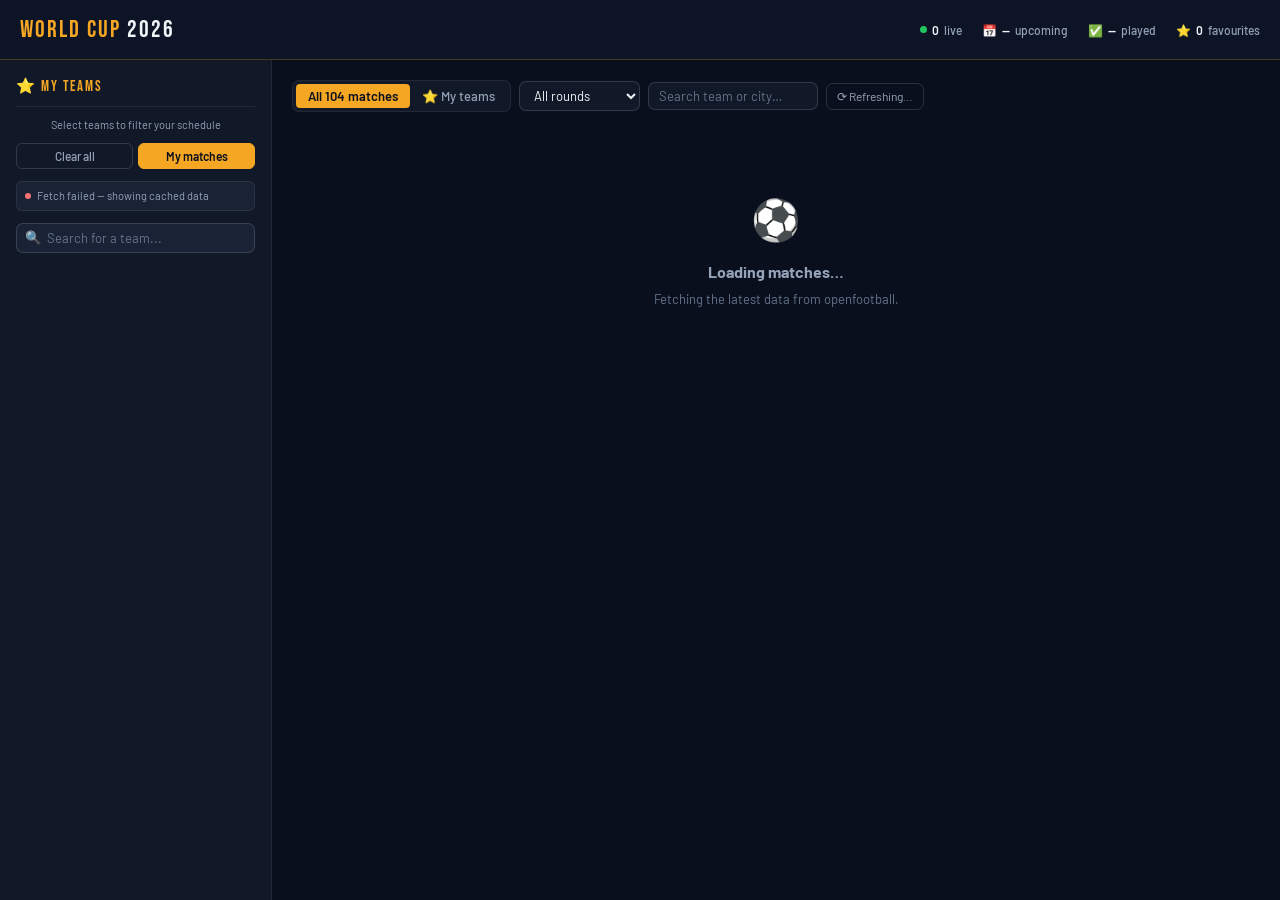
==== commit 6123a911: "removed seed" ====
--- a/index.html
+++ b/index.html
@@ -562,127 +562,7 @@
   </div>`;
 }
 
-// ─── SEED DATA (fallback if fetch fails) ─────────────────────────────────────
-// Placeholder names already resolved to real teams.
-const SEED_MATCHES = [
-  // GROUP A
-  {round:"Matchday 1",date:"2026-06-11",time:"13:00 UTC-6",team1:"Mexico",team2:"South Africa",group:"Group A",ground:"Mexico City"},
-  {round:"Matchday 1",date:"2026-06-11",time:"20:00 UTC-6",team1:"South Korea",team2:"Czechia",group:"Group A",ground:"Guadalajara"},
-  {round:"Matchday 8",date:"2026-06-18",time:"12:00 UTC-4",team1:"Czechia",team2:"South Africa",group:"Group A",ground:"Atlanta"},
-  {round:"Matchday 8",date:"2026-06-18",time:"19:00 UTC-6",team1:"Mexico",team2:"South Korea",group:"Group A",ground:"Guadalajara"},
-  {round:"Matchday 14",date:"2026-06-24",time:"19:00 UTC-6",team1:"Czechia",team2:"Mexico",group:"Group A",ground:"Mexico City"},
-  {round:"Matchday 14",date:"2026-06-24",time:"19:00 UTC-6",team1:"South Africa",team2:"South Korea",group:"Group A",ground:"Monterrey"},
-  // GROUP B
-  {round:"Matchday 2",date:"2026-06-12",time:"15:00 UTC-4",team1:"Canada",team2:"Bosnia & Herz.",group:"Group B",ground:"Toronto"},
-  {round:"Matchday 3",date:"2026-06-13",time:"12:00 UTC-7",team1:"Qatar",team2:"Switzerland",group:"Group B",ground:"San Francisco Bay Area"},
-  {round:"Matchday 8",date:"2026-06-18",time:"12:00 UTC-7",team1:"Switzerland",team2:"Bosnia & Herz.",group:"Group B",ground:"Los Angeles"},
-  {round:"Matchday 8",date:"2026-06-18",time:"15:00 UTC-7",team1:"Canada",team2:"Qatar",group:"Group B",ground:"Vancouver"},
-  {round:"Matchday 14",date:"2026-06-24",time:"12:00 UTC-7",team1:"Switzerland",team2:"Canada",group:"Group B",ground:"Vancouver"},
-  {round:"Matchday 14",date:"2026-06-24",time:"12:00 UTC-7",team1:"Bosnia & Herz.",team2:"Qatar",group:"Group B",ground:"Seattle"},
-  // GROUP C
-  {round:"Matchday 3",date:"2026-06-13",time:"18:00 UTC-4",team1:"Brazil",team2:"Morocco",group:"Group C",ground:"New York/New Jersey"},
-  {round:"Matchday 3",date:"2026-06-13",time:"21:00 UTC-4",team1:"Haiti",team2:"Scotland",group:"Group C",ground:"Boston"},
-  {round:"Matchday 9",date:"2026-06-19",time:"18:00 UTC-4",team1:"Scotland",team2:"Morocco",group:"Group C",ground:"Boston"},
-  {round:"Matchday 9",date:"2026-06-19",time:"21:00 UTC-4",team1:"Brazil",team2:"Haiti",group:"Group C",ground:"Philadelphia"},
-  {round:"Matchday 14",date:"2026-06-24",time:"18:00 UTC-4",team1:"Scotland",team2:"Brazil",group:"Group C",ground:"Miami"},
-  {round:"Matchday 14",date:"2026-06-24",time:"18:00 UTC-4",team1:"Morocco",team2:"Haiti",group:"Group C",ground:"Atlanta"},
-  // GROUP D
-  {round:"Matchday 2",date:"2026-06-12",time:"18:00 UTC-7",team1:"USA",team2:"Paraguay",group:"Group D",ground:"Los Angeles"},
-  {round:"Matchday 3",date:"2026-06-13",time:"21:00 UTC-7",team1:"Australia",team2:"Türkiye",group:"Group D",ground:"Vancouver"},
-  {round:"Matchday 9",date:"2026-06-19",time:"12:00 UTC-7",team1:"USA",team2:"Australia",group:"Group D",ground:"Seattle"},
-  {round:"Matchday 9",date:"2026-06-19",time:"21:00 UTC-7",team1:"Türkiye",team2:"Paraguay",group:"Group D",ground:"San Francisco Bay Area"},
-  {round:"Matchday 15",date:"2026-06-25",time:"19:00 UTC-7",team1:"Türkiye",team2:"USA",group:"Group D",ground:"Los Angeles"},
-  {round:"Matchday 15",date:"2026-06-25",time:"19:00 UTC-7",team1:"Paraguay",team2:"Australia",group:"Group D",ground:"San Francisco Bay Area"},
-  // GROUP E
-  {round:"Matchday 4",date:"2026-06-14",time:"12:00 UTC-5",team1:"Germany",team2:"Curaçao",group:"Group E",ground:"Houston"},
-  {round:"Matchday 4",date:"2026-06-14",time:"19:00 UTC-4",team1:"Ivory Coast",team2:"Ecuador",group:"Group E",ground:"Philadelphia"},
-  {round:"Matchday 10",date:"2026-06-20",time:"16:00 UTC-4",team1:"Germany",team2:"Ivory Coast",group:"Group E",ground:"Toronto"},
-  {round:"Matchday 10",date:"2026-06-20",time:"19:00 UTC-5",team1:"Ecuador",team2:"Curaçao",group:"Group E",ground:"Kansas City"},
-  {round:"Matchday 15",date:"2026-06-25",time:"16:00 UTC-4",team1:"Curaçao",team2:"Ivory Coast",group:"Group E",ground:"Philadelphia"},
-  {round:"Matchday 15",date:"2026-06-25",time:"16:00 UTC-4",team1:"Ecuador",team2:"Germany",group:"Group E",ground:"New York/New Jersey"},
-  // GROUP F
-  {round:"Matchday 4",date:"2026-06-14",time:"15:00 UTC-5",team1:"Netherlands",team2:"Japan",group:"Group F",ground:"Dallas"},
-  {round:"Matchday 4",date:"2026-06-14",time:"20:00 UTC-6",team1:"Sweden",team2:"Tunisia",group:"Group F",ground:"Monterrey"},
-  {round:"Matchday 10",date:"2026-06-20",time:"12:00 UTC-5",team1:"Netherlands",team2:"Sweden",group:"Group F",ground:"Houston"},
-  {round:"Matchday 10",date:"2026-06-20",time:"22:00 UTC-6",team1:"Tunisia",team2:"Japan",group:"Group F",ground:"Monterrey"},
-  {round:"Matchday 15",date:"2026-06-25",time:"18:00 UTC-5",team1:"Japan",team2:"Sweden",group:"Group F",ground:"Dallas"},
-  {round:"Matchday 15",date:"2026-06-25",time:"18:00 UTC-5",team1:"Tunisia",team2:"Netherlands",group:"Group F",ground:"Kansas City"},
-  // GROUP G
-  {round:"Matchday 5",date:"2026-06-15",time:"12:00 UTC-7",team1:"Belgium",team2:"Egypt",group:"Group G",ground:"Seattle"},
-  {round:"Matchday 5",date:"2026-06-15",time:"18:00 UTC-7",team1:"Iran",team2:"New Zealand",group:"Group G",ground:"Los Angeles"},
-  {round:"Matchday 11",date:"2026-06-21",time:"12:00 UTC-7",team1:"Belgium",team2:"Iran",group:"Group G",ground:"Los Angeles"},
-  {round:"Matchday 11",date:"2026-06-21",time:"18:00 UTC-7",team1:"New Zealand",team2:"Egypt",group:"Group G",ground:"Vancouver"},
-  {round:"Matchday 16",date:"2026-06-26",time:"20:00 UTC-7",team1:"Egypt",team2:"Iran",group:"Group G",ground:"Seattle"},
-  {round:"Matchday 16",date:"2026-06-26",time:"20:00 UTC-7",team1:"New Zealand",team2:"Belgium",group:"Group G",ground:"Vancouver"},
-  // GROUP H
-  {round:"Matchday 5",date:"2026-06-15",time:"12:00 UTC-4",team1:"Spain",team2:"Cape Verde",group:"Group H",ground:"Atlanta"},
-  {round:"Matchday 5",date:"2026-06-15",time:"18:00 UTC-4",team1:"Saudi Arabia",team2:"Uruguay",group:"Group H",ground:"Miami"},
-  {round:"Matchday 11",date:"2026-06-21",time:"12:00 UTC-4",team1:"Spain",team2:"Saudi Arabia",group:"Group H",ground:"Atlanta"},
-  {round:"Matchday 11",date:"2026-06-21",time:"18:00 UTC-4",team1:"Uruguay",team2:"Cape Verde",group:"Group H",ground:"Miami"},
-  {round:"Matchday 16",date:"2026-06-26",time:"19:00 UTC-5",team1:"Cape Verde",team2:"Saudi Arabia",group:"Group H",ground:"Houston"},
-  {round:"Matchday 16",date:"2026-06-26",time:"18:00 UTC-6",team1:"Uruguay",team2:"Spain",group:"Group H",ground:"Guadalajara"},
-  // GROUP I
-  {round:"Matchday 6",date:"2026-06-16",time:"15:00 UTC-4",team1:"France",team2:"Senegal",group:"Group I",ground:"New York/New Jersey"},
-  {round:"Matchday 6",date:"2026-06-16",time:"18:00 UTC-4",team1:"Iraq",team2:"Norway",group:"Group I",ground:"Boston"},
-  {round:"Matchday 12",date:"2026-06-22",time:"17:00 UTC-4",team1:"France",team2:"Iraq",group:"Group I",ground:"Philadelphia"},
-  {round:"Matchday 12",date:"2026-06-22",time:"20:00 UTC-4",team1:"Norway",team2:"Senegal",group:"Group I",ground:"New York/New Jersey"},
-  {round:"Matchday 16",date:"2026-06-26",time:"15:00 UTC-4",team1:"Norway",team2:"France",group:"Group I",ground:"Boston"},
-  {round:"Matchday 16",date:"2026-06-26",time:"15:00 UTC-4",team1:"Senegal",team2:"Iraq",group:"Group I",ground:"Toronto"},
-  // GROUP J
-  {round:"Matchday 6",date:"2026-06-16",time:"20:00 UTC-5",team1:"Argentina",team2:"Algeria",group:"Group J",ground:"Kansas City"},
-  {round:"Matchday 6",date:"2026-06-16",time:"21:00 UTC-7",team1:"Austria",team2:"Jordan",group:"Group J",ground:"San Francisco Bay Area"},
-  {round:"Matchday 12",date:"2026-06-22",time:"12:00 UTC-5",team1:"Argentina",team2:"Austria",group:"Group J",ground:"Dallas"},
-  {round:"Matchday 12",date:"2026-06-22",time:"20:00 UTC-7",team1:"Jordan",team2:"Algeria",group:"Group J",ground:"San Francisco Bay Area"},
-  {round:"Matchday 17",date:"2026-06-27",time:"21:00 UTC-5",team1:"Algeria",team2:"Austria",group:"Group J",ground:"Kansas City"},
-  {round:"Matchday 17",date:"2026-06-27",time:"21:00 UTC-5",team1:"Jordan",team2:"Argentina",group:"Group J",ground:"Dallas"},
-  // GROUP K
-  {round:"Matchday 7",date:"2026-06-17",time:"12:00 UTC-5",team1:"Portugal",team2:"DR Congo",group:"Group K",ground:"Houston"},
-  {round:"Matchday 7",date:"2026-06-17",time:"20:00 UTC-6",team1:"Uzbekistan",team2:"Colombia",group:"Group K",ground:"Mexico City"},
-  {round:"Matchday 13",date:"2026-06-23",time:"12:00 UTC-5",team1:"Portugal",team2:"Uzbekistan",group:"Group K",ground:"Houston"},
-  {round:"Matchday 13",date:"2026-06-23",time:"20:00 UTC-6",team1:"Colombia",team2:"DR Congo",group:"Group K",ground:"Guadalajara"},
-  {round:"Matchday 17",date:"2026-06-27",time:"19:30 UTC-4",team1:"Colombia",team2:"Portugal",group:"Group K",ground:"Miami"},
-  {round:"Matchday 17",date:"2026-06-27",time:"19:30 UTC-4",team1:"DR Congo",team2:"Uzbekistan",group:"Group K",ground:"Atlanta"},
-  // GROUP L
-  {round:"Matchday 7",date:"2026-06-17",time:"15:00 UTC-5",team1:"England",team2:"Croatia",group:"Group L",ground:"Dallas"},
-  {round:"Matchday 7",date:"2026-06-17",time:"19:00 UTC-4",team1:"Ghana",team2:"Panama",group:"Group L",ground:"Toronto"},
-  {round:"Matchday 13",date:"2026-06-23",time:"16:00 UTC-4",team1:"England",team2:"Ghana",group:"Group L",ground:"Boston"},
-  {round:"Matchday 13",date:"2026-06-23",time:"19:00 UTC-4",team1:"Panama",team2:"Croatia",group:"Group L",ground:"Toronto"},
-  {round:"Matchday 17",date:"2026-06-27",time:"17:00 UTC-4",team1:"Panama",team2:"England",group:"Group L",ground:"New York/New Jersey"},
-  {round:"Matchday 17",date:"2026-06-27",time:"17:00 UTC-4",team1:"Croatia",team2:"Ghana",group:"Group L",ground:"Philadelphia"},
-  // KNOCKOUT
-  {round:"Round of 32",num:73,date:"2026-06-28",time:"12:00 UTC-7",team1:"2A",team2:"2B",ground:"Los Angeles"},
-  {round:"Round of 32",num:74,date:"2026-06-29",time:"16:30 UTC-4",team1:"1E",team2:"Best 3rd",ground:"Boston"},
-  {round:"Round of 32",num:75,date:"2026-06-29",time:"19:00 UTC-6",team1:"1F",team2:"2C",ground:"Monterrey"},
-  {round:"Round of 32",num:76,date:"2026-06-29",time:"12:00 UTC-5",team1:"1C",team2:"2F",ground:"Houston"},
-  {round:"Round of 32",num:77,date:"2026-06-30",time:"17:00 UTC-4",team1:"1I",team2:"Best 3rd",ground:"New York/New Jersey"},
-  {round:"Round of 32",num:78,date:"2026-06-30",time:"12:00 UTC-5",team1:"2E",team2:"2I",ground:"Dallas"},
-  {round:"Round of 32",num:79,date:"2026-06-30",time:"19:00 UTC-6",team1:"1A",team2:"Best 3rd",ground:"Mexico City"},
-  {round:"Round of 32",num:80,date:"2026-07-01",time:"12:00 UTC-4",team1:"1L",team2:"Best 3rd",ground:"Atlanta"},
-  {round:"Round of 32",num:81,date:"2026-07-01",time:"17:00 UTC-7",team1:"1D",team2:"Best 3rd",ground:"San Francisco Bay Area"},
-  {round:"Round of 32",num:82,date:"2026-07-01",time:"13:00 UTC-7",team1:"1G",team2:"Best 3rd",ground:"Seattle"},
-  {round:"Round of 32",num:83,date:"2026-07-02",time:"19:00 UTC-4",team1:"2K",team2:"2L",ground:"Toronto"},
-  {round:"Round of 32",num:84,date:"2026-07-02",time:"12:00 UTC-7",team1:"1H",team2:"2J",ground:"Los Angeles"},
-  {round:"Round of 32",num:85,date:"2026-07-02",time:"20:00 UTC-7",team1:"1B",team2:"Best 3rd",ground:"Vancouver"},
-  {round:"Round of 32",num:86,date:"2026-07-03",time:"18:00 UTC-4",team1:"1J",team2:"2H",ground:"Miami"},
-  {round:"Round of 32",num:87,date:"2026-07-03",time:"20:30 UTC-5",team1:"1K",team2:"Best 3rd",ground:"Kansas City"},
-  {round:"Round of 32",num:88,date:"2026-07-03",time:"13:00 UTC-5",team1:"2D",team2:"2G",ground:"Dallas"},
-  {round:"Round of 16",num:89,date:"2026-07-04",time:"17:00 UTC-4",team1:"W74",team2:"W77",ground:"Philadelphia"},
-  {round:"Round of 16",num:90,date:"2026-07-04",time:"12:00 UTC-5",team1:"W73",team2:"W75",ground:"Houston"},
-  {round:"Round of 16",num:91,date:"2026-07-05",time:"16:00 UTC-4",team1:"W76",team2:"W78",ground:"New York/New Jersey"},
-  {round:"Round of 16",num:92,date:"2026-07-05",time:"18:00 UTC-6",team1:"W79",team2:"W80",ground:"Mexico City"},
-  {round:"Round of 16",num:93,date:"2026-07-06",time:"14:00 UTC-5",team1:"W83",team2:"W84",ground:"Dallas"},
-  {round:"Round of 16",num:94,date:"2026-07-06",time:"17:00 UTC-7",team1:"W81",team2:"W82",ground:"Seattle"},
-  {round:"Round of 16",num:95,date:"2026-07-07",time:"12:00 UTC-4",team1:"W86",team2:"W88",ground:"Atlanta"},
-  {round:"Round of 16",num:96,date:"2026-07-07",time:"13:00 UTC-7",team1:"W85",team2:"W87",ground:"Vancouver"},
-  {round:"Quarter-final",num:97,date:"2026-07-09",time:"16:00 UTC-4",team1:"W89",team2:"W90",ground:"Boston"},
-  {round:"Quarter-final",num:98,date:"2026-07-10",time:"12:00 UTC-7",team1:"W93",team2:"W94",ground:"Los Angeles"},
-  {round:"Quarter-final",num:99,date:"2026-07-11",time:"17:00 UTC-4",team1:"W91",team2:"W92",ground:"Miami"},
-  {round:"Quarter-final",num:100,date:"2026-07-11",time:"20:00 UTC-5",team1:"W95",team2:"W96",ground:"Kansas City"},
-  {round:"Semi-final",num:101,date:"2026-07-14",time:"14:00 UTC-5",team1:"W97",team2:"W98",ground:"Dallas"},
-  {round:"Semi-final",num:102,date:"2026-07-15",time:"15:00 UTC-4",team1:"W99",team2:"W100",ground:"Atlanta"},
-  {round:"Match for third place",date:"2026-07-18",time:"17:00 UTC-4",team1:"L101",team2:"L102",ground:"Miami"},
-  {round:"Final",date:"2026-07-19",time:"15:00 UTC-4",team1:"W101",team2:"W102",ground:"New York/New Jersey"}
-];
+
 
 // ─── EVENTS ──────────────────────────────────────────────────────────────────
 document.getElementById('team-list').addEventListener('click', e => {
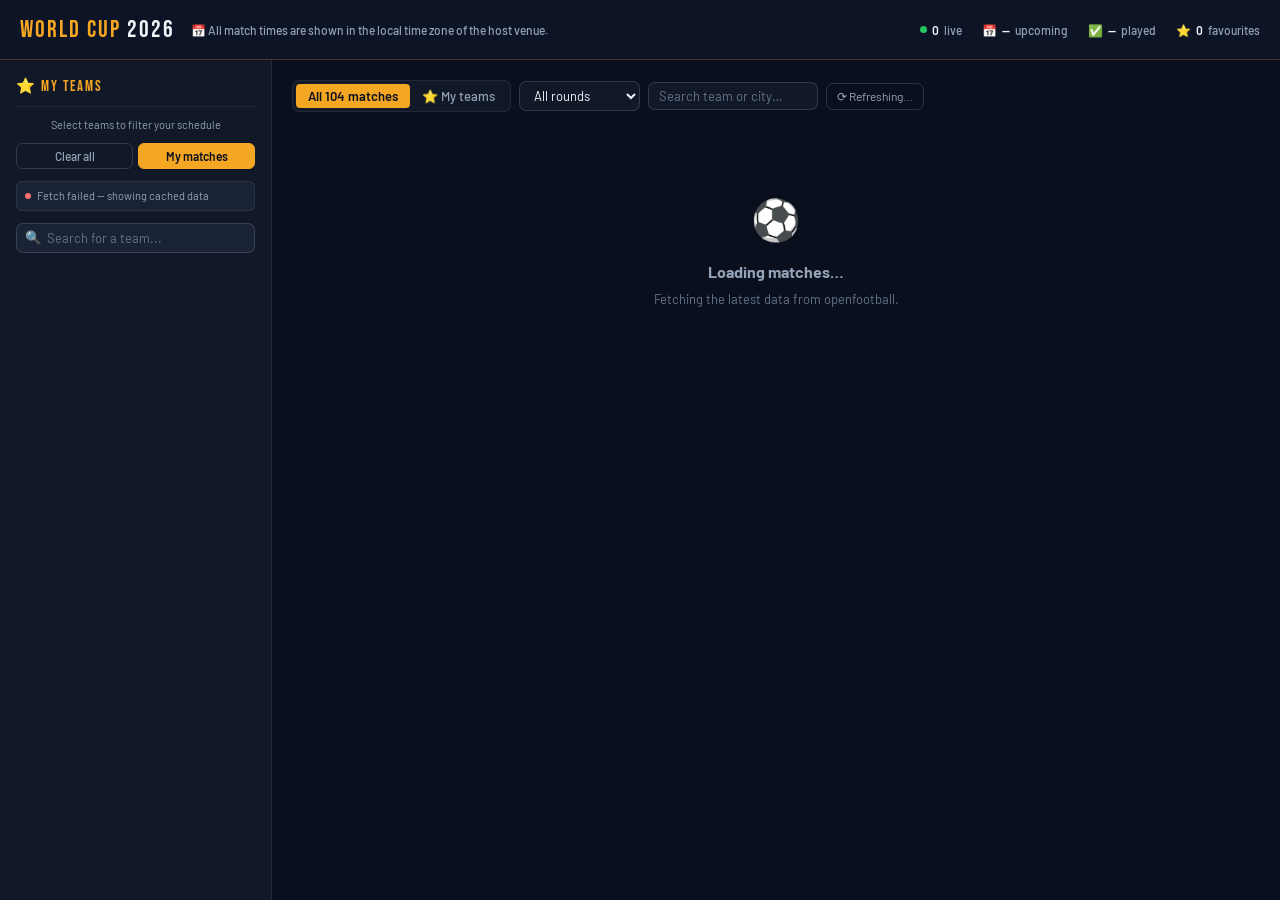
==== commit 80b74780: "added a comment about time" ====
--- a/index.html
+++ b/index.html
@@ -7,176 +7,13 @@
 <link rel="preconnect" href="https://fonts.googleapis.com">
 <link rel="preconnect" href="https://fonts.gstatic.com" crossorigin>
 <link href="https://fonts.googleapis.com/css2?family=Bebas+Neue&family=Barlow:wght@300;400;500;600&display=swap" rel="stylesheet">
-<style>
-  *, *::before, *::after { box-sizing: border-box; margin: 0; padding: 0; }
-  :root {
-    --bg: #0a0f1e; --bg2: #111827; --bg3: #1a2235; --bg4: #222d42;
-    --card: #161d30; --border: rgba(255,255,255,0.07); --border2: rgba(255,255,255,0.14);
-    --gold: #f5a623; --gold2: #e8941a; --green: #22c55e; --blue: #60a5fa;
-    --red: #f87171; --text: #f1f5f9; --muted: #94a3b8; --muted2: #64748b;
-    --radius: 10px; --radius-lg: 14px;
-  }
-  body { font-family: 'Barlow', sans-serif; background: var(--bg); color: var(--text); min-height: 100vh; font-size: 15px; line-height: 1.5; }
-
-  /* HEADER */
-  header {
-    background: #0d1426; border-bottom: 1px solid rgba(245,166,35,0.25);
-    padding: 0 1.25rem; position: sticky; top: 0; z-index: 100;
-    display: flex; align-items: center; gap: 1rem; height: 60px;
-  }
-  .logo { font-family: 'Bebas Neue', sans-serif; font-size: 1.5rem; color: var(--gold); letter-spacing: 2px; white-space: nowrap; }
-  .logo span { color: var(--text); }
-  .header-stats { margin-left: auto; display: flex; align-items: center; gap: 1.25rem; }
-  .stat-pill { font-size: 12px; font-weight: 500; color: var(--muted); display: flex; align-items: center; gap: 5px; }
-  .stat-pill b { color: var(--text); font-weight: 600; }
-  .live-dot { width: 7px; height: 7px; border-radius: 50%; background: var(--green); animation: pulse 1.5s ease-in-out infinite; flex-shrink: 0; }
-  @keyframes pulse { 0%,100%{opacity:1;transform:scale(1)} 50%{opacity:0.4;transform:scale(0.75)} }
-
-  /* LAYOUT */
-  .layout { display: grid; grid-template-columns: 272px 1fr; min-height: calc(100vh - 60px); }
-
-  /* SIDEBAR */
-  aside { background: var(--bg2); border-right: 1px solid var(--border); padding: 1rem; overflow-y: auto; position: sticky; top: 60px; height: calc(100vh - 60px); }
-  .sidebar-title { font-family: 'Bebas Neue', sans-serif; font-size: 0.95rem; letter-spacing: 2px; color: var(--gold); margin-bottom: 0.6rem; padding-bottom: 0.45rem; border-bottom: 1px solid var(--border); }
-  .fav-count { font-size: 11px; color: var(--muted); text-align: center; margin-bottom: 0.6rem; }
-  .fav-count b { color: var(--gold); }
-  .sidebar-actions { display: flex; gap: 5px; margin-bottom: 0.75rem; }
-  .btn-sm { flex: 1; padding: 5px 6px; border-radius: 6px; border: 1px solid var(--border2); background: transparent; color: var(--muted); font-family: 'Barlow', sans-serif; font-size: 12px; font-weight: 500; cursor: pointer; transition: all 0.15s; }
-  .btn-sm:hover { background: var(--bg3); color: var(--text); }
-  .btn-sm.primary { background: var(--gold); color: #0a0f1e; border-color: var(--gold); font-weight: 600; }
-  .btn-sm.primary:hover { background: var(--gold2); }
-  .group-label { font-size: 10px; font-weight: 600; letter-spacing: 1.5px; color: var(--muted2); text-transform: uppercase; padding: 5px 3px 2px; }
-  .team-grid { display: flex; flex-direction: column; gap: 2px; margin-bottom: 1rem; }
-  .team-btn { display: flex; align-items: center; gap: 7px; padding: 6px 8px; border-radius: 6px; border: 1px solid transparent; background: transparent; color: var(--muted); cursor: pointer; font-family: 'Barlow', sans-serif; font-size: 13px; font-weight: 500; text-align: left; transition: all 0.12s; width: 100%; }
-  .team-btn:hover { background: var(--bg3); color: var(--text); border-color: var(--border2); }
-  .team-btn.selected { background: rgba(245,166,35,0.1); color: var(--gold); border-color: rgba(245,166,35,0.35); }
-  .team-flag { font-size: 15px; width: 20px; text-align: center; flex-shrink: 0; }
-  .team-name { flex: 1; line-height: 1.2; }
-  .team-check { width: 14px; height: 14px; border-radius: 3px; border: 1.5px solid var(--border2); display: flex; align-items: center; justify-content: center; flex-shrink: 0; transition: all 0.12s; font-size: 9px; }
-  .team-btn.selected .team-check { background: var(--gold); border-color: var(--gold); color: #0a0f1e; font-weight: 700; }
-  .team-btn.selected .team-check::after { content: '✓'; }
-
-  /* SIDEBAR SEARCH */
-  .sidebar-search-wrap { position: relative; margin-bottom: 0.5rem; }
-  .sidebar-search { width: 100%; padding: 6px 10px 6px 30px; border-radius: 7px; border: 1px solid var(--border2); background: var(--bg3); color: var(--text); font-family: 'Barlow', sans-serif; font-size: 13px; outline: none; transition: border-color 0.15s; }
-  .sidebar-search:focus { border-color: var(--gold); }
-  .sidebar-search::placeholder { color: var(--muted2); }
-  .sidebar-search-icon { position: absolute; left: 9px; top: 50%; transform: translateY(-50%); font-size: 13px; color: var(--muted2); pointer-events: none; }
-
-  /* API STATUS */
-  .api-status { font-size: 11px; padding: 6px 8px; border-radius: 6px; background: var(--bg3); border: 1px solid var(--border); color: var(--muted); margin-bottom: 0.75rem; display: flex; align-items: center; gap: 6px; }
-  .api-status .dot { width: 6px; height: 6px; border-radius: 50%; background: var(--muted2); flex-shrink: 0; }
-  .api-status.ok .dot { background: var(--green); }
-  .api-status.err .dot { background: var(--red); }
-  .api-status.loading .dot { background: var(--gold); animation: pulse 1s infinite; }
-
-  /* MATCH MODAL */
-  .modal-backdrop { position: fixed; inset: 0; background: rgba(0,0,0,0.7); z-index: 300; display: flex; align-items: center; justify-content: center; padding: 1rem; opacity: 0; transition: opacity 0.2s; pointer-events: none; }
-  .modal-backdrop.open { opacity: 1; pointer-events: all; }
-  .modal { background: var(--bg2); border: 1px solid var(--border2); border-radius: 18px; width: 100%; max-width: 420px; padding: 1.5rem; transform: translateY(12px) scale(0.97); transition: transform 0.22s; }
-  .modal-backdrop.open .modal { transform: translateY(0) scale(1); }
-  .modal-header { display: flex; align-items: flex-start; justify-content: space-between; margin-bottom: 1.25rem; gap: 8px; }
-  .modal-title { font-family: 'Bebas Neue', sans-serif; font-size: 1.05rem; letter-spacing: 1.5px; color: var(--gold); line-height: 1.2; }
-  .modal-subtitle { font-size: 12px; color: var(--muted2); margin-top: 2px; }
-  .modal-close { background: none; border: none; color: var(--muted); font-size: 20px; cursor: pointer; line-height: 1; padding: 2px 4px; border-radius: 4px; transition: color 0.15s, background 0.15s; flex-shrink: 0; }
-  .modal-close:hover { color: var(--text); background: var(--bg3); }
-  .modal-divider { border: none; border-top: 1px solid var(--border); margin: 1rem 0; }
-  .modal-score-row { display: grid; grid-template-columns: 1fr auto 1fr; align-items: center; gap: 8px; margin-bottom: 1.25rem; }
-  .modal-team-col { display: flex; flex-direction: column; align-items: center; gap: 5px; }
-  .modal-team-flag { font-size: 2.2rem; line-height: 1; }
-  .modal-team-name { font-size: 13px; font-weight: 600; color: var(--text); text-align: center; line-height: 1.2; }
-  .modal-score-center { display: flex; flex-direction: column; align-items: center; gap: 2px; }
-  .modal-score { font-family: 'Bebas Neue', sans-serif; font-size: 2.4rem; color: var(--text); line-height: 1; }
-  .modal-score.tbd { color: var(--muted2); font-size: 1.6rem; }
-  .modal-section-label { font-size: 10px; font-weight: 600; letter-spacing: 1.5px; color: var(--muted2); text-transform: uppercase; margin-bottom: 0.5rem; }
-  .modal-team-rows { display: flex; flex-direction: column; gap: 6px; }
-  .modal-team-row { display: flex; align-items: center; gap: 10px; padding: 9px 12px; border-radius: 9px; border: 1px solid var(--border); background: var(--bg3); transition: border-color 0.15s; }
-  .modal-team-row.is-fav { border-color: rgba(245,166,35,0.45); background: rgba(245,166,35,0.06); }
-  .modal-team-row-flag { font-size: 1.4rem; flex-shrink: 0; }
-  .modal-team-row-name { flex: 1; font-size: 14px; font-weight: 600; color: var(--text); }
-  .modal-team-row-group { font-size: 11px; color: var(--muted2); }
-  .fav-toggle { padding: 5px 12px; border-radius: 6px; border: 1px solid var(--border2); background: transparent; color: var(--muted); font-family: 'Barlow', sans-serif; font-size: 12px; font-weight: 600; cursor: pointer; transition: all 0.15s; white-space: nowrap; }
-  .fav-toggle:hover { background: var(--bg4); color: var(--text); }
-  .fav-toggle.active { background: rgba(245,166,35,0.15); color: var(--gold); border-color: rgba(245,166,35,0.4); }
-  .fav-toggle.active:hover { background: rgba(245,166,35,0.25); }
-
-  /* MAIN */
-  main { padding: 1.25rem; overflow-y: auto; }
-
-  /* CONTROLS */
-  .controls { display: flex; align-items: center; gap: 8px; margin-bottom: 1.25rem; flex-wrap: wrap; }
-  .view-tabs { display: flex; background: var(--bg2); border-radius: 7px; padding: 3px; border: 1px solid var(--border); }
-  .view-tab { padding: 4px 12px; border-radius: 4px; border: none; background: transparent; color: var(--muted); font-family: 'Barlow', sans-serif; font-size: 13px; font-weight: 500; cursor: pointer; transition: all 0.12s; }
-  .view-tab.active { background: var(--gold); color: #0a0f1e; font-weight: 600; }
-  .filter-select, .search-box { padding: 5px 10px; border-radius: 7px; border: 1px solid var(--border2); background: var(--bg2); color: var(--text); font-family: 'Barlow', sans-serif; font-size: 13px; }
-  .search-box { width: 170px; }
-  .search-box::placeholder { color: var(--muted2); }
-  .filter-select option { background: var(--bg2); }
-  .result-count { margin-left: auto; font-size: 12px; color: var(--muted); }
-  .result-count b { color: var(--text); }
-  .refresh-btn { padding: 5px 10px; border-radius: 7px; border: 1px solid var(--border2); background: transparent; color: var(--muted); font-family: 'Barlow', sans-serif; font-size: 12px; cursor: pointer; transition: all 0.15s; }
-  .refresh-btn:hover { background: var(--bg3); color: var(--text); }
-
-  /* ROUNDS */
-  .round-group { margin-bottom: 1.5rem; }
-  .round-header { font-family: 'Bebas Neue', sans-serif; font-size: 1rem; letter-spacing: 2px; color: var(--muted); margin-bottom: 0.6rem; padding-bottom: 0.35rem; border-bottom: 1px solid var(--border); display: flex; align-items: center; gap: 8px; }
-  .round-count { font-family: 'Barlow', sans-serif; font-size: 11px; font-weight: 500; letter-spacing: 0; color: var(--muted2); }
-
-  /* MATCH CARDS */
-  .matches-grid { display: grid; grid-template-columns: repeat(auto-fill, minmax(290px, 1fr)); gap: 9px; }
-  .match-card { background: var(--card); border: 1px solid var(--border); border-radius: var(--radius-lg); padding: 12px 14px; transition: border-color 0.2s, transform 0.15s; position: relative; }
-  .match-card:hover { border-color: var(--border2); transform: translateY(-1px); }
-  .match-card.favorite { border-color: rgba(245,166,35,0.45); background: linear-gradient(135deg, rgba(245,166,35,0.05) 0%, var(--card) 100%); }
-  .match-card.favorite::after { content: '★'; position: absolute; top: 9px; right: 11px; font-size: 11px; color: var(--gold); }
-  .match-meta { display: flex; align-items: center; gap: 5px; margin-bottom: 9px; }
-  .match-date { font-size: 11px; font-weight: 600; color: var(--muted); text-transform: uppercase; letter-spacing: 0.4px; }
-  .match-badge { font-size: 10px; font-weight: 600; padding: 2px 6px; border-radius: 3px; letter-spacing: 0.3px; }
-  .match-badge.group { background: rgba(96,165,250,0.13); color: var(--blue); }
-  .match-badge.knockout { background: rgba(245,166,35,0.13); color: var(--gold); }
-  .match-body { display: grid; grid-template-columns: 1fr auto 1fr; align-items: center; gap: 6px; margin-bottom: 9px; }
-  .team-side { display: flex; flex-direction: column; gap: 2px; }
-  .team-side.right { align-items: flex-end; text-align: right; }
-  .team-emoji { font-size: 17px; line-height: 1; }
-  .team-label { font-size: 12px; font-weight: 600; color: var(--text); line-height: 1.25; }
-  .score-block { display: flex; align-items: center; justify-content: center; gap: 3px; }
-  .score-num { font-family: 'Bebas Neue', sans-serif; font-size: 1.75rem; color: var(--text); line-height: 1; min-width: 22px; text-align: center; }
-  .score-dash { font-family: 'Bebas Neue', sans-serif; font-size: 1.1rem; color: var(--muted2); }
-  .score-block.tbd .score-num { color: var(--muted2); font-size: 1.1rem; }
-  .match-footer { display: flex; align-items: center; justify-content: space-between; padding-top: 8px; border-top: 1px solid var(--border); }
-  .venue-info { font-size: 11px; color: var(--muted2); }
-  .match-time { font-size: 11px; color: var(--muted); font-weight: 500; }
-  .status-badge { font-size: 10px; font-weight: 700; padding: 2px 6px; border-radius: 3px; letter-spacing: 0.5px; text-transform: uppercase; }
-  .status-badge.live { background: rgba(34,197,94,0.14); color: var(--green); animation: pulse 1.5s infinite; }
-  .status-badge.ft { background: rgba(100,116,139,0.18); color: var(--muted); }
-  .status-badge.today { background: rgba(245,166,35,0.14); color: var(--gold); }
-  .status-badge.soon { background: rgba(96,165,250,0.12); color: var(--blue); }
-
-  /* EMPTY STATE */
-  .empty-state { text-align: center; padding: 3.5rem 2rem; color: var(--muted2); }
-  .empty-state .big { font-size: 2.5rem; margin-bottom: 0.75rem; }
-  .empty-state h3 { font-size: 1rem; color: var(--muted); margin-bottom: 0.4rem; }
-  .empty-state p { font-size: 13px; max-width: 300px; margin: 0 auto; }
-
-  /* COOKIE TOAST */
-  .toast { position: fixed; bottom: 1rem; right: 1rem; background: var(--bg3); border: 1px solid rgba(245,166,35,0.35); border-radius: 8px; padding: 8px 12px; font-size: 12px; color: var(--muted); display: flex; align-items: center; gap: 6px; z-index: 500; opacity: 0; transform: translateY(8px); transition: all 0.25s; pointer-events: none; }
-  .toast.show { opacity: 1; transform: translateY(0); }
-
-  ::-webkit-scrollbar { width: 4px; }
-  ::-webkit-scrollbar-track { background: var(--bg2); }
-  ::-webkit-scrollbar-thumb { background: var(--bg4); border-radius: 2px; }
-
-  @media (max-width: 720px) {
-    .layout { grid-template-columns: 1fr; }
-    aside { position: static; height: auto; max-height: 280px; }
-    .header-stats { display: none; }
-    .matches-grid { grid-template-columns: 1fr; }
-  }
-</style>
+<link rel="stylesheet" href="styles.css">
 </head>
 <body>
 
 <header>
   <div class="logo">World Cup <span>2026</span></div>
+  <div class="stat-pill">📅 All match times are shown in the local time zone of the host venue.</div>
   <div class="header-stats">
     <div class="stat-pill"><span class="live-dot"></span> <b id="hd-live">0</b> live</div>
     <div class="stat-pill">📅 <b id="hd-upcoming">—</b> upcoming</div>
@@ -246,468 +83,6 @@
 </div>
 
 <div class="toast" id="toast">🍪 Favourites saved</div>
-
-<script>
-// ─── PLACEHOLDER → REAL TEAM MAPPING ────────────────────────────────────────
-// Playoff results confirmed March 31 2026:
-// UEFA Path A = Bosnia & Herzegovina  (beat Italy on pens)
-// UEFA Path B = Sweden                (beat Poland)
-// UEFA Path C = Türkiye               (beat Kosovo)
-// UEFA Path D = Czechia               (already confirmed earlier)
-// IC Path 1   = DR Congo              (beat Jamaica)
-// IC Path 2   = Iraq                  (beat Bolivia)
-const PLACEHOLDER_MAP = {
-  "UEFA Path A winner": "Bosnia & Herz.",
-  "UEFA Path B winner": "Sweden",
-  "UEFA Path C winner": "Türkiye",
-  "UEFA Path D winner": "Czechia",
-  "IC Path 1 winner":   "DR Congo",
-  "IC Path 2 winner":   "Iraq"
-};
-
-function resolveName(name) {
-  return PLACEHOLDER_MAP[name] || name;
-}
-
-// ─── FLAGS ───────────────────────────────────────────────────────────────────
-const FLAGS = {
-  "Mexico":"🇲🇽","South Africa":"🇿🇦","South Korea":"🇰🇷","Czechia":"🇨🇿",
-  "Canada":"🇨🇦","Bosnia & Herz.":"🇧🇦","Qatar":"🇶🇦","Switzerland":"🇨🇭",
-  "Brazil":"🇧🇷","Morocco":"🇲🇦","Haiti":"🇭🇹","Scotland":"🏴󠁧󠁢󠁳󠁣󠁴󠁿",
-  "USA":"🇺🇸","Paraguay":"🇵🇾","Australia":"🇦🇺","Türkiye":"🇹🇷",
-  "Germany":"🇩🇪","Curaçao":"🇨🇼","Ivory Coast":"🇨🇮","Ecuador":"🇪🇨",
-  "Netherlands":"🇳🇱","Japan":"🇯🇵","Sweden":"🇸🇪","Tunisia":"🇹🇳",
-  "Belgium":"🇧🇪","Egypt":"🇪🇬","Iran":"🇮🇷","New Zealand":"🇳🇿",
-  "Spain":"🇪🇸","Cape Verde":"🇨🇻","Saudi Arabia":"🇸🇦","Uruguay":"🇺🇾",
-  "France":"🇫🇷","Senegal":"🇸🇳","Iraq":"🇮🇶","Norway":"🇳🇴",
-  "Argentina":"🇦🇷","Algeria":"🇩🇿","Austria":"🇦🇹","Jordan":"🇯🇴",
-  "Portugal":"🇵🇹","Uzbekistan":"🇺🇿","Colombia":"🇨🇴","DR Congo":"🇨🇩",
-  "England":"🏴󠁧󠁢󠁥󠁮󠁧󠁿","Croatia":"🇭🇷","Ghana":"🇬🇭","Panama":"🇵🇦"
-};
-function flag(n) { return FLAGS[n] || "🏳"; }
-
-// ─── COOKIES ─────────────────────────────────────────────────────────────────
-function setCookie(n, v, d) {
-  const exp = new Date();
-  exp.setTime(exp.getTime() + d * 864e5);
-  document.cookie = `${n}=${encodeURIComponent(v)};expires=${exp.toUTCString()};path=/;SameSite=Lax`;
-}
-function getCookie(n) {
-  const m = document.cookie.match(new RegExp('(^| )' + n + '=([^;]+)'));
-  return m ? decodeURIComponent(m[2]) : null;
-}
-function saveFavs() {
-  setCookie('wc26_favs', JSON.stringify([...favTeams]), 365);
-  showToast('🍪 Favourites saved');
-}
-function loadFavs() {
-  try { const r = getCookie('wc26_favs'); return r ? new Set(JSON.parse(r)) : new Set(); }
-  catch(e) { return new Set(); }
-}
-
-// ─── STATE ────────────────────────────────────────────────────────────────────
-let favTeams = loadFavs();
-let currentView = 'all';
-let filterRound = '';
-let searchText = '';
-let allMatches = [];     // fetched + placeholder-resolved
-let teamsGroups = {};    // team -> group
-
-// ─── FETCH FROM openfootball ─────────────────────────────────────────────────
-const API_URL = 'https://raw.githubusercontent.com/openfootball/worldcup.json/master/2026/worldcup.json';
-
-function setApiStatus(state, msg) {
-  const el = document.getElementById('api-status');
-  el.className = 'api-status ' + state;
-  document.getElementById('api-status-text').textContent = msg;
-}
-
-async function fetchMatches() {
-  setApiStatus('loading', 'Fetching live data…');
-  document.getElementById('refresh-btn').textContent = '⟳ Refreshing…';
-  try {
-    const res = await fetch(API_URL + '?t=' + Date.now());
-    if (!res.ok) throw new Error('HTTP ' + res.status);
-    const data = await res.json();
-
-    // Resolve placeholders and build match list
-    allMatches = data.matches.map(m => ({
-      ...m,
-      team1: resolveName(m.team1),
-      team2: resolveName(m.team2)
-    }));
-
-    // Build team→group map
-    teamsGroups = {};
-    allMatches.forEach(m => {
-      if (m.group) {
-        [m.team1, m.team2].forEach(t => {
-          if (!isPlaceholder(t)) teamsGroups[t] = m.group;
-        });
-      }
-    });
-
-    setApiStatus('ok', 'Live data — openfootball.github.io');
-    render();
-    renderSidebar();
-  } catch(err) {
-    setApiStatus('err', 'Fetch failed — showing cached data');
-    // Fall back to embedded seed data
-    allMatches = SEED_MATCHES;
-    teamsGroups = {};
-    allMatches.forEach(m => {
-      if (m.group) [m.team1, m.team2].forEach(t => { if (!isPlaceholder(t)) teamsGroups[t] = m.group; });
-    });
-    render();
-    renderSidebar();
-  }
-  document.getElementById('refresh-btn').textContent = '⟳ Refresh scores';
-}
-
-function isPlaceholder(name) {
-  return !name || name.startsWith('W') || name.startsWith('L') || /^\d[A-Z]$/.test(name) || name.includes('/');
-}
-
-// ─── STATUS HELPERS ───────────────────────────────────────────────────────────
-function getStatus(m) {
-  const today = new Date(); today.setHours(0,0,0,0);
-  const mDay  = new Date(m.date + 'T00:00:00Z');
-  // If openfootball has scores
-  if (m.score1 != null) return 'ft';
-  if (mDay < today)     return 'ft';
-  if (mDay.getTime() === today.getTime()) return 'today';
-  // within 3 hours upcoming
-  return 'upcoming';
-}
-
-function fmtDate(d) {
-  return new Date(d + 'T12:00:00Z').toLocaleDateString('en-GB', {
-    weekday:'short', day:'numeric', month:'short', timeZone:'UTC'
-  });
-}
-
-function isFav(m) { return favTeams.has(m.team1) || favTeams.has(m.team2); }
-function isKO(r)  { return ['Round of 32','Round of 16','Quarter-final','Semi-final','Match for third place','Final'].includes(r); }
-
-// ─── SIDEBAR ─────────────────────────────────────────────────────────────────
-function renderSidebar() {
-  // Group teams by group
-  const byGroup = {};
-  Object.entries(teamsGroups).forEach(([team, grp]) => {
-    if (!byGroup[grp]) byGroup[grp] = [];
-    if (!byGroup[grp].includes(team)) byGroup[grp].push(team);
-  });
-
-  const groupKeys = Object.keys(byGroup).sort();
-  let html = '';
-  groupKeys.forEach(g => {
-    html += `<div class="group-label">${g}</div><div class="team-grid">`;
-    byGroup[g].sort().forEach(team => {
-      const sel = favTeams.has(team);
-      html += `<button class="team-btn${sel?' selected':''}" data-team="${team}">
-        <span class="team-flag">${flag(team)}</span>
-        <span class="team-name">${team}</span>
-        <span class="team-check"></span>
-      </button>`;
-    });
-    html += '</div>';
-  });
-
-  document.getElementById('team-list').innerHTML = html;
-  const n = favTeams.size;
-  document.getElementById('fav-count-label').innerHTML =
-    n > 0 ? `<b>${n}</b> team${n===1?'':'s'} selected` : 'Select teams to filter your schedule';
-  document.getElementById('hd-favs').textContent = n;
-}
-
-// ─── MAIN RENDER ──────────────────────────────────────────────────────────────
-function render() {
-  if (!allMatches.length) return;
-  const today = new Date(); today.setHours(0,0,0,0);
-
-  // Header stats
-  let live=0, upcoming=0, played=0;
-  allMatches.forEach(m => {
-    const s = getStatus(m);
-    if (s==='ft') played++;
-    else if (s==='today'||s==='upcoming') upcoming++;
-  });
-  document.getElementById('hd-live').textContent = live;
-  document.getElementById('hd-upcoming').textContent = upcoming;
-  document.getElementById('hd-played').textContent = played;
-
-  let matches = [...allMatches];
-
-  // View filter
-  if (currentView === 'favs') {
-    if (favTeams.size === 0) {
-      document.getElementById('matches-output').innerHTML = `
-        <div class="empty-state"><div class="big">⭐</div>
-        <h3>No favourite teams yet</h3>
-        <p>Pick teams from the left panel to see only their matches.</p></div>`;
-      document.getElementById('result-count').innerHTML = '';
-      return;
-    }
-    matches = matches.filter(isFav);
-  }
-
-  // Round filter
-  if (filterRound) {
-    if (filterRound === 'group') matches = matches.filter(m => !!m.group);
-    else matches = matches.filter(m => m.round === filterRound);
-  }
-
-  // Search
-  if (searchText) {
-    const q = searchText.toLowerCase();
-    matches = matches.filter(m =>
-      m.team1.toLowerCase().includes(q) ||
-      m.team2.toLowerCase().includes(q) ||
-      (m.ground||'').toLowerCase().includes(q) ||
-      (m.group||'').toLowerCase().includes(q)
-    );
-  }
-
-  if (!matches.length) {
-    document.getElementById('matches-output').innerHTML = `
-      <div class="empty-state"><div class="big">🔍</div>
-      <h3>No matches found</h3><p>Try adjusting your filters or search.</p></div>`;
-    document.getElementById('result-count').innerHTML = '';
-    return;
-  }
-
-  document.getElementById('result-count').innerHTML = `<b>${matches.length}</b> match${matches.length===1?'':'es'}`;
-
-  const ROUND_ORDER = [
-    'Matchday 1','Matchday 2','Matchday 3','Matchday 4','Matchday 5',
-    'Matchday 6','Matchday 7','Matchday 8','Matchday 9','Matchday 10',
-    'Matchday 11','Matchday 12','Matchday 13','Matchday 14','Matchday 15',
-    'Matchday 16','Matchday 17',
-    'Round of 32','Round of 16','Quarter-final','Semi-final','Match for third place','Final'
-  ];
-
-  const byRound = {};
-  matches.forEach(m => {
-    if (!byRound[m.round]) byRound[m.round] = [];
-    byRound[m.round].push(m);
-  });
-
-  let html = '';
-  ROUND_ORDER.filter(r => byRound[r]).forEach(round => {
-    const ms = byRound[round];
-    const ko = isKO(round);
-    html += `<div class="round-group">
-      <div class="round-header">${ko?'⚡':'🏟️'} ${round} <span class="round-count">${ms.length} match${ms.length===1?'':'es'}</span></div>
-      <div class="matches-grid">`;
-    ms.forEach(m => html += matchCard(m));
-    html += '</div></div>';
-  });
-
-  document.getElementById('matches-output').innerHTML = html;
-}
-
-function matchCard(m) {
-  const st = getStatus(m);
-  const fav = isFav(m);
-  const ko  = isKO(m.round);
-  const t   = (m.time||'').split(' ')[0];
-
-  // Score
-  let scoreHtml;
-  if (m.score1 != null) {
-    scoreHtml = `<div class="score-block">
-      <span class="score-num">${m.score1}</span>
-      <span class="score-dash">-</span>
-      <span class="score-num">${m.score2}</span></div>`;
-  } else {
-    scoreHtml = `<div class="score-block tbd">
-      <span class="score-num">-</span>
-      <span class="score-dash">v</span>
-      <span class="score-num">-</span></div>`;
-  }
-
-  // Status badge
-  const badges = {
-    live:    '<span class="status-badge live">● Live</span>',
-    ft:      '<span class="status-badge ft">FT</span>',
-    today:   '<span class="status-badge today">Today</span>',
-    upcoming:'<span class="status-badge soon">📅</span>'
-  };
-
-  const badge = m.group
-    ? `<span class="match-badge group">${m.group}</span>`
-    : `<span class="match-badge knockout">${m.round}</span>`;
-
-  return `<div class="match-card${fav?' favorite':''}" data-team1="${m.team1}" data-team2="${m.team2}" style="cursor: pointer;">
-    <div class="match-meta">
-      <span class="match-date">${fmtDate(m.date)}</span>
-      ${badge}
-    </div>
-    <div class="match-body">
-      <div class="team-side">
-        <span class="team-emoji">${flag(m.team1)}</span>
-        <span class="team-label">${m.team1}</span>
-      </div>
-      ${scoreHtml}
-      <div class="team-side right">
-        <span class="team-emoji">${flag(m.team2)}</span>
-        <span class="team-label">${m.team2}</span>
-      </div>
-    </div>
-    <div class="match-footer">
-      <span class="venue-info">📍 ${m.ground||'—'}</span>
-      <span class="match-time">${t}</span>
-      ${badges[st]||''}
-    </div>
-  </div>`;
-}
-
-
-
-// ─── EVENTS ──────────────────────────────────────────────────────────────────
-document.getElementById('team-list').addEventListener('click', e => {
-  const btn = e.target.closest('.team-btn');
-  if (!btn) return;
-  const team = btn.dataset.team;
-  if (favTeams.has(team)) favTeams.delete(team); else favTeams.add(team);
-  saveFavs();
-  renderSidebar();
-  render();
-});
-
-document.getElementById('btn-clear').addEventListener('click', () => {
-  favTeams.clear(); saveFavs(); renderSidebar(); render();
-});
-
-document.getElementById('btn-my-matches').addEventListener('click', () => {
-  currentView = 'favs';
-  document.querySelectorAll('.view-tab').forEach(t => t.classList.remove('active'));
-  document.querySelector('[data-view="favs"]').classList.add('active');
-  render();
-});
-
-document.querySelectorAll('.view-tab').forEach(tab => {
-  tab.addEventListener('click', () => {
-    currentView = tab.dataset.view;
-    document.querySelectorAll('.view-tab').forEach(t => t.classList.remove('active'));
-    tab.classList.add('active');
-    render();
-  });
-});
-
-document.getElementById('filter-round').addEventListener('change', e => {
-  filterRound = e.target.value; render();
-});
-
-document.getElementById('search-box').addEventListener('input', e => {
-  searchText = e.target.value.trim(); render();
-});
-
-document.getElementById('refresh-btn').addEventListener('click', fetchMatches);
-
-document.getElementById('sidebar-team-search').addEventListener('input', e => {
-  const term = e.target.value.toLowerCase();
-  
-  // Filter teams
-  document.querySelectorAll('.team-btn').forEach(btn => {
-    const match = btn.dataset.team.toLowerCase().includes(term);
-    btn.style.display = match ? 'flex' : 'none';
-  });
-  
-  // Hide empty group labels if no teams match in that group
-  document.querySelectorAll('.group-label').forEach(label => {
-    const grid = label.nextElementSibling;
-    const hasVisible = Array.from(grid.children).some(b => b.style.display !== 'none');
-    label.style.display = hasVisible ? 'block' : 'none';
-  });
-});
-
-// Modal Logic
-const modal = document.getElementById('match-modal');
-const closeModalBtn = document.getElementById('close-modal');
-
-// Close modal when clicking the X or outside the modal box
-closeModalBtn.addEventListener('click', () => modal.classList.remove('open'));
-modal.addEventListener('click', e => { 
-  if (e.target === modal) modal.classList.remove('open'); 
-});
-
-// Open modal when a match card is clicked
-document.getElementById('matches-output').addEventListener('click', e => {
-  const card = e.target.closest('.match-card');
-  if (!card) return;
-
-  const t1 = card.dataset.team1;
-  const t2 = card.dataset.team2;
-  const container = document.getElementById('modal-teams-container');
-  container.innerHTML = '';
-
-  // Handle TBD knockout matches where teams aren't known yet
-  if (isPlaceholder(t1) && isPlaceholder(t2)) {
-    container.innerHTML = '<div class="modal-team-row"><div class="modal-team-row-name" style="text-align: center; width: 100%;">Teams not yet decided</div></div>';
-  } else {
-    // Generate rows for known teams
-    [t1, t2].forEach(team => {
-      if (isPlaceholder(team)) return; 
-      
-      const isFaved = favTeams.has(team);
-      const row = document.createElement('div');
-      row.className = `modal-team-row ${isFaved ? 'is-fav' : ''}`;
-      row.innerHTML = `
-        <span class="modal-team-row-flag">${flag(team)}</span>
-        <div class="modal-team-row-name">${team}</div>
-        <button class="fav-toggle ${isFaved ? 'active' : ''}" data-team="${team}">
-          ${isFaved ? '⭐ Added' : '☆ Add to list'}
-        </button>
-      `;
-      container.appendChild(row);
-    });
-  }
-  
-  modal.classList.add('open');
-});
-
-// Handle clicking the favorite buttons inside the modal
-document.getElementById('modal-teams-container').addEventListener('click', e => {
-  const btn = e.target.closest('.fav-toggle');
-  if (!btn) return;
-
-  const team = btn.dataset.team;
-  
-  // Toggle favorite status
-  if (favTeams.has(team)) {
-    favTeams.delete(team);
-  } else {
-    favTeams.add(team);
-  }
-
-  // Save and re-render background elements
-  saveFavs();
-  renderSidebar();
-  render();
-
-  // Update the button visually inside the modal without closing it
-  const isFaved = favTeams.has(team);
-  btn.className = `fav-toggle ${isFaved ? 'active' : ''}`;
-  btn.textContent = isFaved ? '⭐ Added' : '☆ Add to list';
-  btn.parentElement.className = `modal-team-row ${isFaved ? 'is-fav' : ''}`;
-});
-
-// ─── TOAST ───────────────────────────────────────────────────────────────────
-let toastTimer;
-function showToast(msg) {
-  const el = document.getElementById('toast');
-  el.textContent = msg;
-  el.classList.add('show');
-  clearTimeout(toastTimer);
-  toastTimer = setTimeout(() => el.classList.remove('show'), 2200);
-}
-
-// ─── AUTO REFRESH EVERY 5 MIN ─────────────────────────────────────────────────
-setInterval(fetchMatches, 5 * 60 * 1000);
-
-// ─── INIT ────────────────────────────────────────────────────────────────────
-fetchMatches();
-</script>
+<script src="app.js"></script>
 </body>
 </html>
--- a/styles.css
+++ b/styles.css
@@ -0,0 +1,163 @@
+  *, *::before, *::after { box-sizing: border-box; margin: 0; padding: 0; }
+  :root {
+    --bg: #0a0f1e; --bg2: #111827; --bg3: #1a2235; --bg4: #222d42;
+    --card: #161d30; --border: rgba(255,255,255,0.07); --border2: rgba(255,255,255,0.14);
+    --gold: #f5a623; --gold2: #e8941a; --green: #22c55e; --blue: #60a5fa;
+    --red: #f87171; --text: #f1f5f9; --muted: #94a3b8; --muted2: #64748b;
+    --radius: 10px; --radius-lg: 14px;
+  }
+  body { font-family: 'Barlow', sans-serif; background: var(--bg); color: var(--text); min-height: 100vh; font-size: 15px; line-height: 1.5; }
+
+  /* HEADER */
+  header {
+    background: #0d1426; border-bottom: 1px solid rgba(245,166,35,0.25);
+    padding: 0 1.25rem; position: sticky; top: 0; z-index: 100;
+    display: flex; align-items: center; gap: 1rem; height: 60px;
+  }
+  .logo { font-family: 'Bebas Neue', sans-serif; font-size: 1.5rem; color: var(--gold); letter-spacing: 2px; white-space: nowrap; }
+  .logo span { color: var(--text); }
+  .header-stats { margin-left: auto; display: flex; align-items: center; gap: 1.25rem; }
+  .stat-pill { font-size: 12px; font-weight: 500; color: var(--muted); display: flex; align-items: center; gap: 5px; }
+  .stat-pill b { color: var(--text); font-weight: 600; }
+  .live-dot { width: 7px; height: 7px; border-radius: 50%; background: var(--green); animation: pulse 1.5s ease-in-out infinite; flex-shrink: 0; }
+  @keyframes pulse { 0%,100%{opacity:1;transform:scale(1)} 50%{opacity:0.4;transform:scale(0.75)} }
+
+  /* LAYOUT */
+  .layout { display: grid; grid-template-columns: 272px 1fr; min-height: calc(100vh - 60px); }
+
+  /* SIDEBAR */
+  aside { background: var(--bg2); border-right: 1px solid var(--border); padding: 1rem; overflow-y: auto; position: sticky; top: 60px; height: calc(100vh - 60px); }
+  .sidebar-title { font-family: 'Bebas Neue', sans-serif; font-size: 0.95rem; letter-spacing: 2px; color: var(--gold); margin-bottom: 0.6rem; padding-bottom: 0.45rem; border-bottom: 1px solid var(--border); }
+  .fav-count { font-size: 11px; color: var(--muted); text-align: center; margin-bottom: 0.6rem; }
+  .fav-count b { color: var(--gold); }
+  .sidebar-actions { display: flex; gap: 5px; margin-bottom: 0.75rem; }
+  .btn-sm { flex: 1; padding: 5px 6px; border-radius: 6px; border: 1px solid var(--border2); background: transparent; color: var(--muted); font-family: 'Barlow', sans-serif; font-size: 12px; font-weight: 500; cursor: pointer; transition: all 0.15s; }
+  .btn-sm:hover { background: var(--bg3); color: var(--text); }
+  .btn-sm.primary { background: var(--gold); color: #0a0f1e; border-color: var(--gold); font-weight: 600; }
+  .btn-sm.primary:hover { background: var(--gold2); }
+  .group-label { font-size: 10px; font-weight: 600; letter-spacing: 1.5px; color: var(--muted2); text-transform: uppercase; padding: 5px 3px 2px; }
+  .team-grid { display: flex; flex-direction: column; gap: 2px; margin-bottom: 1rem; }
+  .team-btn { display: flex; align-items: center; gap: 7px; padding: 6px 8px; border-radius: 6px; border: 1px solid transparent; background: transparent; color: var(--muted); cursor: pointer; font-family: 'Barlow', sans-serif; font-size: 13px; font-weight: 500; text-align: left; transition: all 0.12s; width: 100%; }
+  .team-btn:hover { background: var(--bg3); color: var(--text); border-color: var(--border2); }
+  .team-btn.selected { background: rgba(245,166,35,0.1); color: var(--gold); border-color: rgba(245,166,35,0.35); }
+  .team-flag { font-size: 15px; width: 20px; text-align: center; flex-shrink: 0; }
+  .team-name { flex: 1; line-height: 1.2; }
+  .team-check { width: 14px; height: 14px; border-radius: 3px; border: 1.5px solid var(--border2); display: flex; align-items: center; justify-content: center; flex-shrink: 0; transition: all 0.12s; font-size: 9px; }
+  .team-btn.selected .team-check { background: var(--gold); border-color: var(--gold); color: #0a0f1e; font-weight: 700; }
+  .team-btn.selected .team-check::after { content: '✓'; }
+
+  /* SIDEBAR SEARCH */
+  .sidebar-search-wrap { position: relative; margin-bottom: 0.5rem; }
+  .sidebar-search { width: 100%; padding: 6px 10px 6px 30px; border-radius: 7px; border: 1px solid var(--border2); background: var(--bg3); color: var(--text); font-family: 'Barlow', sans-serif; font-size: 13px; outline: none; transition: border-color 0.15s; }
+  .sidebar-search:focus { border-color: var(--gold); }
+  .sidebar-search::placeholder { color: var(--muted2); }
+  .sidebar-search-icon { position: absolute; left: 9px; top: 50%; transform: translateY(-50%); font-size: 13px; color: var(--muted2); pointer-events: none; }
+
+  /* API STATUS */
+  .api-status { font-size: 11px; padding: 6px 8px; border-radius: 6px; background: var(--bg3); border: 1px solid var(--border); color: var(--muted); margin-bottom: 0.75rem; display: flex; align-items: center; gap: 6px; }
+  .api-status .dot { width: 6px; height: 6px; border-radius: 50%; background: var(--muted2); flex-shrink: 0; }
+  .api-status.ok .dot { background: var(--green); }
+  .api-status.err .dot { background: var(--red); }
+  .api-status.loading .dot { background: var(--gold); animation: pulse 1s infinite; }
+
+  /* MATCH MODAL */
+  .modal-backdrop { position: fixed; inset: 0; background: rgba(0,0,0,0.7); z-index: 300; display: flex; align-items: center; justify-content: center; padding: 1rem; opacity: 0; transition: opacity 0.2s; pointer-events: none; }
+  .modal-backdrop.open { opacity: 1; pointer-events: all; }
+  .modal { background: var(--bg2); border: 1px solid var(--border2); border-radius: 18px; width: 100%; max-width: 420px; padding: 1.5rem; transform: translateY(12px) scale(0.97); transition: transform 0.22s; }
+  .modal-backdrop.open .modal { transform: translateY(0) scale(1); }
+  .modal-header { display: flex; align-items: flex-start; justify-content: space-between; margin-bottom: 1.25rem; gap: 8px; }
+  .modal-title { font-family: 'Bebas Neue', sans-serif; font-size: 1.05rem; letter-spacing: 1.5px; color: var(--gold); line-height: 1.2; }
+  .modal-subtitle { font-size: 12px; color: var(--muted2); margin-top: 2px; }
+  .modal-close { background: none; border: none; color: var(--muted); font-size: 20px; cursor: pointer; line-height: 1; padding: 2px 4px; border-radius: 4px; transition: color 0.15s, background 0.15s; flex-shrink: 0; }
+  .modal-close:hover { color: var(--text); background: var(--bg3); }
+  .modal-divider { border: none; border-top: 1px solid var(--border); margin: 1rem 0; }
+  .modal-score-row { display: grid; grid-template-columns: 1fr auto 1fr; align-items: center; gap: 8px; margin-bottom: 1.25rem; }
+  .modal-team-col { display: flex; flex-direction: column; align-items: center; gap: 5px; }
+  .modal-team-flag { font-size: 2.2rem; line-height: 1; }
+  .modal-team-name { font-size: 13px; font-weight: 600; color: var(--text); text-align: center; line-height: 1.2; }
+  .modal-score-center { display: flex; flex-direction: column; align-items: center; gap: 2px; }
+  .modal-score { font-family: 'Bebas Neue', sans-serif; font-size: 2.4rem; color: var(--text); line-height: 1; }
+  .modal-score.tbd { color: var(--muted2); font-size: 1.6rem; }
+  .modal-section-label { font-size: 10px; font-weight: 600; letter-spacing: 1.5px; color: var(--muted2); text-transform: uppercase; margin-bottom: 0.5rem; }
+  .modal-team-rows { display: flex; flex-direction: column; gap: 6px; }
+  .modal-team-row { display: flex; align-items: center; gap: 10px; padding: 9px 12px; border-radius: 9px; border: 1px solid var(--border); background: var(--bg3); transition: border-color 0.15s; }
+  .modal-team-row.is-fav { border-color: rgba(245,166,35,0.45); background: rgba(245,166,35,0.06); }
+  .modal-team-row-flag { font-size: 1.4rem; flex-shrink: 0; }
+  .modal-team-row-name { flex: 1; font-size: 14px; font-weight: 600; color: var(--text); }
+  .modal-team-row-group { font-size: 11px; color: var(--muted2); }
+  .fav-toggle { padding: 5px 12px; border-radius: 6px; border: 1px solid var(--border2); background: transparent; color: var(--muted); font-family: 'Barlow', sans-serif; font-size: 12px; font-weight: 600; cursor: pointer; transition: all 0.15s; white-space: nowrap; }
+  .fav-toggle:hover { background: var(--bg4); color: var(--text); }
+  .fav-toggle.active { background: rgba(245,166,35,0.15); color: var(--gold); border-color: rgba(245,166,35,0.4); }
+  .fav-toggle.active:hover { background: rgba(245,166,35,0.25); }
+
+  /* MAIN */
+  main { padding: 1.25rem; overflow-y: auto; }
+
+  /* CONTROLS */
+  .controls { display: flex; align-items: center; gap: 8px; margin-bottom: 1.25rem; flex-wrap: wrap; }
+  .view-tabs { display: flex; background: var(--bg2); border-radius: 7px; padding: 3px; border: 1px solid var(--border); }
+  .view-tab { padding: 4px 12px; border-radius: 4px; border: none; background: transparent; color: var(--muted); font-family: 'Barlow', sans-serif; font-size: 13px; font-weight: 500; cursor: pointer; transition: all 0.12s; }
+  .view-tab.active { background: var(--gold); color: #0a0f1e; font-weight: 600; }
+  .filter-select, .search-box { padding: 5px 10px; border-radius: 7px; border: 1px solid var(--border2); background: var(--bg2); color: var(--text); font-family: 'Barlow', sans-serif; font-size: 13px; }
+  .search-box { width: 170px; }
+  .search-box::placeholder { color: var(--muted2); }
+  .filter-select option { background: var(--bg2); }
+  .result-count { margin-left: auto; font-size: 12px; color: var(--muted); }
+  .result-count b { color: var(--text); }
+  .refresh-btn { padding: 5px 10px; border-radius: 7px; border: 1px solid var(--border2); background: transparent; color: var(--muted); font-family: 'Barlow', sans-serif; font-size: 12px; cursor: pointer; transition: all 0.15s; }
+  .refresh-btn:hover { background: var(--bg3); color: var(--text); }
+
+  /* ROUNDS */
+  .round-group { margin-bottom: 1.5rem; }
+  .round-header { font-family: 'Bebas Neue', sans-serif; font-size: 1rem; letter-spacing: 2px; color: var(--muted); margin-bottom: 0.6rem; padding-bottom: 0.35rem; border-bottom: 1px solid var(--border); display: flex; align-items: center; gap: 8px; }
+  .round-count { font-family: 'Barlow', sans-serif; font-size: 11px; font-weight: 500; letter-spacing: 0; color: var(--muted2); }
+
+  /* MATCH CARDS */
+  .matches-grid { display: grid; grid-template-columns: repeat(auto-fill, minmax(290px, 1fr)); gap: 9px; }
+  .match-card { background: var(--card); border: 1px solid var(--border); border-radius: var(--radius-lg); padding: 12px 14px; transition: border-color 0.2s, transform 0.15s; position: relative; }
+  .match-card:hover { border-color: var(--border2); transform: translateY(-1px); }
+  .match-card.favorite { border-color: rgba(245,166,35,0.45); background: linear-gradient(135deg, rgba(245,166,35,0.05) 0%, var(--card) 100%); }
+  .match-card.favorite::after { content: '★'; position: absolute; top: 9px; right: 11px; font-size: 11px; color: var(--gold); }
+  .match-meta { display: flex; align-items: center; gap: 5px; margin-bottom: 9px; }
+  .match-date { font-size: 11px; font-weight: 600; color: var(--muted); text-transform: uppercase; letter-spacing: 0.4px; }
+  .match-badge { font-size: 10px; font-weight: 600; padding: 2px 6px; border-radius: 3px; letter-spacing: 0.3px; }
+  .match-badge.group { background: rgba(96,165,250,0.13); color: var(--blue); }
+  .match-badge.knockout { background: rgba(245,166,35,0.13); color: var(--gold); }
+  .match-body { display: grid; grid-template-columns: 1fr auto 1fr; align-items: center; gap: 6px; margin-bottom: 9px; }
+  .team-side { display: flex; flex-direction: column; gap: 2px; }
+  .team-side.right { align-items: flex-end; text-align: right; }
+  .team-emoji { font-size: 17px; line-height: 1; }
+  .team-label { font-size: 12px; font-weight: 600; color: var(--text); line-height: 1.25; }
+  .score-block { display: flex; align-items: center; justify-content: center; gap: 3px; }
+  .score-num { font-family: 'Bebas Neue', sans-serif; font-size: 1.75rem; color: var(--text); line-height: 1; min-width: 22px; text-align: center; }
+  .score-dash { font-family: 'Bebas Neue', sans-serif; font-size: 1.1rem; color: var(--muted2); }
+  .score-block.tbd .score-num { color: var(--muted2); font-size: 1.1rem; }
+  .match-footer { display: flex; align-items: center; justify-content: space-between; padding-top: 8px; border-top: 1px solid var(--border); }
+  .venue-info { font-size: 11px; color: var(--muted2); }
+  .match-time { font-size: 11px; color: var(--muted); font-weight: 500; }
+  .status-badge { font-size: 10px; font-weight: 700; padding: 2px 6px; border-radius: 3px; letter-spacing: 0.5px; text-transform: uppercase; }
+  .status-badge.live { background: rgba(34,197,94,0.14); color: var(--green); animation: pulse 1.5s infinite; }
+  .status-badge.ft { background: rgba(100,116,139,0.18); color: var(--muted); }
+  .status-badge.today { background: rgba(245,166,35,0.14); color: var(--gold); }
+  .status-badge.soon { background: rgba(96,165,250,0.12); color: var(--blue); }
+
+  /* EMPTY STATE */
+  .empty-state { text-align: center; padding: 3.5rem 2rem; color: var(--muted2); }
+  .empty-state .big { font-size: 2.5rem; margin-bottom: 0.75rem; }
+  .empty-state h3 { font-size: 1rem; color: var(--muted); margin-bottom: 0.4rem; }
+  .empty-state p { font-size: 13px; max-width: 300px; margin: 0 auto; }
+
+  /* COOKIE TOAST */
+  .toast { position: fixed; bottom: 1rem; right: 1rem; background: var(--bg3); border: 1px solid rgba(245,166,35,0.35); border-radius: 8px; padding: 8px 12px; font-size: 12px; color: var(--muted); display: flex; align-items: center; gap: 6px; z-index: 500; opacity: 0; transform: translateY(8px); transition: all 0.25s; pointer-events: none; }
+  .toast.show { opacity: 1; transform: translateY(0); }
+
+  ::-webkit-scrollbar { width: 4px; }
+  ::-webkit-scrollbar-track { background: var(--bg2); }
+  ::-webkit-scrollbar-thumb { background: var(--bg4); border-radius: 2px; }
+
+  @media (max-width: 720px) {
+    .layout { grid-template-columns: 1fr; }
+    aside { position: static; height: auto; max-height: 280px; }
+    .header-stats { display: none; }
+    .matches-grid { grid-template-columns: 1fr; }
+  }
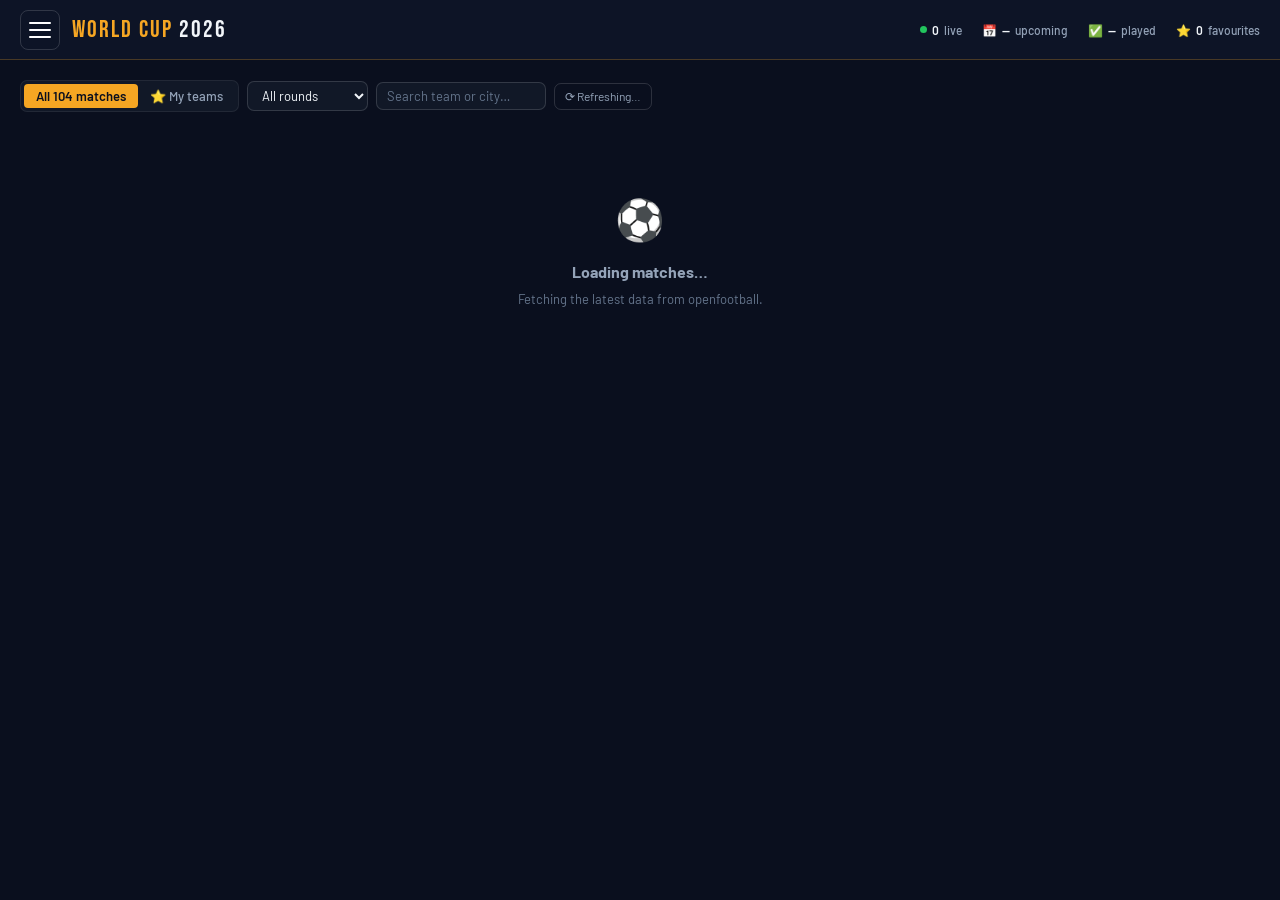
==== commit 133a5520: "fixed time to be in cest and fixed a hamburger menu" ====
--- a/index.html
+++ b/index.html
@@ -12,8 +12,12 @@
 <body>
 
 <header>
-  <div class="logo">World Cup <span>2026</span></div>
-  <div class="stat-pill">📅 All match times are shown in the local time zone of the host venue.</div>
+  <div class="header-left">
+    <button class="hamburger" id="hamburger-btn" aria-label="Open team menu" aria-expanded="false">
+      <span></span><span></span><span></span>
+    </button>
+    <div class="logo">World Cup <span>2026</span></div>
+  </div>
   <div class="header-stats">
     <div class="stat-pill"><span class="live-dot"></span> <b id="hd-live">0</b> live</div>
     <div class="stat-pill">📅 <b id="hd-upcoming">—</b> upcoming</div>
@@ -22,10 +26,16 @@
   </div>
 </header>
 
+<!-- Overlay behind sidebar on mobile -->
+<div class="sidebar-overlay" id="sidebar-overlay"></div>
+
 <div class="layout">
 
-  <aside>
-    <div class="sidebar-title">⭐ My Teams</div>
+  <aside id="sidebar">
+    <div class="sidebar-header">
+      <div class="sidebar-title">⭐ My Teams</div>
+      <button class="sidebar-close" id="sidebar-close" aria-label="Close">×</button>
+    </div>
     <div class="fav-count" id="fav-count-label">Select teams to filter your schedule</div>
     <div class="sidebar-actions">
       <button class="btn-sm" id="btn-clear">Clear all</button>
@@ -77,8 +87,7 @@
       </div>
       <button class="modal-close" id="close-modal">×</button>
     </div>
-    <div class="modal-team-rows" id="modal-teams-container">
-      </div>
+    <div class="modal-team-rows" id="modal-teams-container"></div>
   </div>
 </div>
 
--- a/styles.css
+++ b/styles.css
@@ -160,4 +160,154 @@
     aside { position: static; height: auto; max-height: 280px; }
     .header-stats { display: none; }
     .matches-grid { grid-template-columns: 1fr; }
-  }+  }
+
+  /* ── HEADER: left group for hamburger + logo ─────────────────────────────── */
+header {
+  display: flex;
+  align-items: center;
+  justify-content: space-between;
+}
+
+.header-left {
+  display: flex;
+  align-items: center;
+  gap: 12px;
+}
+
+/* ── HAMBURGER BUTTON ────────────────────────────────────────────────────── */
+.hamburger {
+  display: flex;
+  flex-direction: column;
+  justify-content: center;
+  gap: 5px;
+  width: 40px;
+  height: 40px;
+  padding: 8px;
+  background: transparent;
+  border: 1px solid rgba(255,255,255,0.15);
+  border-radius: 8px;
+  cursor: pointer;
+  flex-shrink: 0;
+  transition: background 0.2s, border-color 0.2s;
+}
+
+.hamburger:hover {
+  background: rgba(255,255,255,0.08);
+  border-color: rgba(255,255,255,0.3);
+}
+
+.hamburger span {
+  display: block;
+  height: 2px;
+  width: 100%;
+  background: #fff;
+  border-radius: 2px;
+  transition: transform 0.25s ease, opacity 0.25s ease;
+  transform-origin: center;
+}
+
+/* Animate to X when active */
+.hamburger.active span:nth-child(1) { transform: translateY(7px) rotate(45deg); }
+.hamburger.active span:nth-child(2) { opacity: 0; transform: scaleX(0); }
+.hamburger.active span:nth-child(3) { transform: translateY(-7px) rotate(-45deg); }
+
+/* ── LAYOUT: sidebar off-canvas ──────────────────────────────────────────── */
+.layout {
+  display: block; /* main takes full width now */
+  position: relative;
+}
+
+/* The sidebar is always off-canvas, slides in on .open */
+aside#sidebar {
+  position: fixed;
+  top: 0;
+  left: 0;
+  width: 300px;
+  max-width: 88vw;
+  height: 100dvh;
+  z-index: 200;
+  overflow-y: auto;
+  overscroll-behavior: contain;
+  transform: translateX(-100%);
+  transition: transform 0.3s cubic-bezier(0.4, 0, 0.2, 1);
+  /* keep your existing sidebar background/border styles */
+}
+
+aside#sidebar.open {
+  transform: translateX(0);
+  box-shadow: 4px 0 32px rgba(0,0,0,0.5);
+}
+
+/* Close button inside sidebar */
+.sidebar-header {
+  display: flex;
+  align-items: center;
+  justify-content: space-between;
+  padding: 16px 16px 0;
+}
+
+.sidebar-header .sidebar-title {
+  /* override any existing margin/padding so it sits in the flex row */
+  margin: 0;
+  padding: 0;
+}
+
+.sidebar-close {
+  background: transparent;
+  border: none;
+  color: inherit;
+  font-size: 24px;
+  line-height: 1;
+  cursor: pointer;
+  opacity: 0.6;
+  padding: 4px 8px;
+  border-radius: 6px;
+  transition: opacity 0.15s, background 0.15s;
+}
+
+.sidebar-close:hover {
+  opacity: 1;
+  background: rgba(255,255,255,0.1);
+}
+
+/* ── OVERLAY ─────────────────────────────────────────────────────────────── */
+.sidebar-overlay {
+  display: none;
+  position: fixed;
+  inset: 0;
+  z-index: 199;
+  background: rgba(0,0,0,0.55);
+  backdrop-filter: blur(2px);
+  opacity: 0;
+  transition: opacity 0.3s ease;
+}
+
+.sidebar-overlay.visible {
+  display: block;
+  opacity: 1;
+}
+
+/* ── MAIN takes full width ───────────────────────────────────────────────── */
+main {
+  width: 100%;
+  max-width: 100%;
+}
+
+/* ── TEAM LIST: scrollable area inside sidebar ───────────────────────────── */
+#team-list {
+  overflow-y: auto;
+  /* removes any padding that caused the gap when groups were hidden */
+  padding-top: 0;
+}
+
+/* Ensure group-label + grid collapse cleanly with no leftover margin */
+.group-label {
+  /* keep your existing styles; just make sure margin-top doesn't bleed */
+  margin-top: 0;
+}
+
+.team-grid {
+  /* no extra top padding that would show when label is hidden */
+  padding-top: 0;
+}
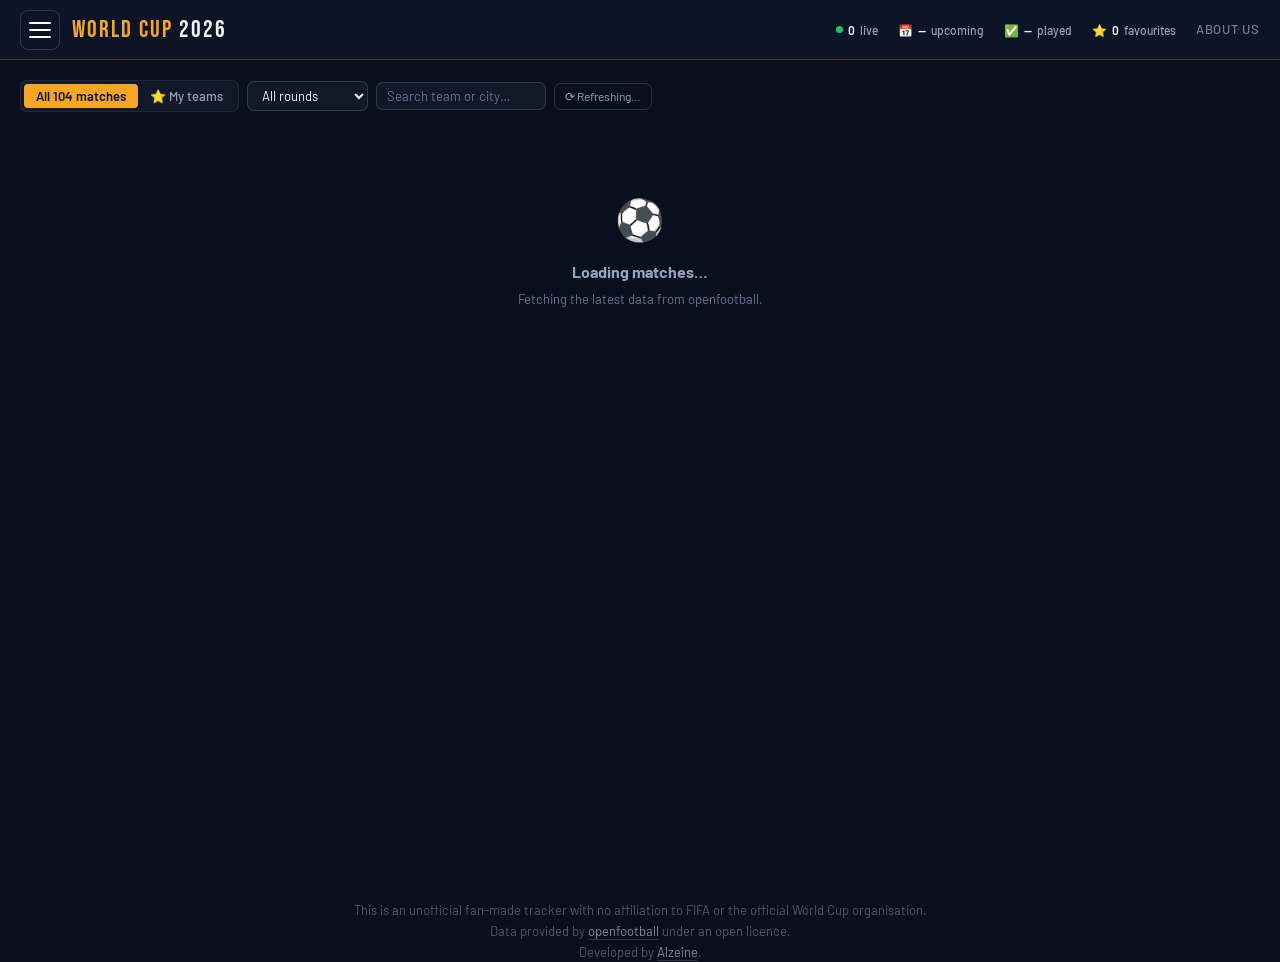
==== commit 21f94b01: "added about us" ====
--- a/index.html
+++ b/index.html
@@ -13,17 +13,18 @@
 
 <header>
   <div class="header-left">
-    <button class="hamburger" id="hamburger-btn" aria-label="Open team menu" aria-expanded="false">
-      <span></span><span></span><span></span>
-    </button>
-    <div class="logo">World Cup <span>2026</span></div>
-  </div>
+  <button class="hamburger" id="hamburger-btn" aria-label="Open team menu" aria-expanded="false">
+    <span></span><span></span><span></span>
+  </button>
+  <div class="logo">World Cup <span>2026</span></div>
+</div>
   <div class="header-stats">
-    <div class="stat-pill"><span class="live-dot"></span> <b id="hd-live">0</b> live</div>
-    <div class="stat-pill">📅 <b id="hd-upcoming">—</b> upcoming</div>
-    <div class="stat-pill">✅ <b id="hd-played">—</b> played</div>
-    <div class="stat-pill">⭐ <b id="hd-favs">0</b> favourites</div>
-  </div>
+  <div class="stat-pill"><span class="live-dot"></span> <b id="hd-live">0</b> live</div>
+  <div class="stat-pill">📅 <b id="hd-upcoming">—</b> upcoming</div>
+  <div class="stat-pill">✅ <b id="hd-played">—</b> played</div>
+  <div class="stat-pill">⭐ <b id="hd-favs">0</b> favourites</div>
+  <a href="about.html" class="about-link">About us</a>
+</div>
 </header>
 
 <!-- Overlay behind sidebar on mobile -->
@@ -93,5 +94,11 @@
 
 <div class="toast" id="toast">🍪 Favourites saved</div>
 <script src="app.js"></script>
+
+<p class="about-footer-note">
+  This is an unofficial fan-made tracker with no affiliation to FIFA or the official World Cup organisation.<br>
+  Data provided by <a href="https://github.com/openfootball/worldcup.json" target="_blank" rel="noopener">openfootball</a> under an open licence.<br>
+  Developed by <a href="https://alzeine.com" target="_blank" rel="noopener">Alzeine</a>.
+</p>
 </body>
 </html>
--- a/styles.css
+++ b/styles.css
@@ -310,4 +310,40 @@
 .team-grid {
   /* no extra top padding that would show when label is hidden */
   padding-top: 0;
-}+}
+
+aside#sidebar {
+  height: 100dvh !important;
+  min-height: 100dvh !important;
+  max-height: 100dvh !important;
+}
+
+.about-link {
+  font-family: 'Barlow', sans-serif;
+  font-size: 13px;
+  font-weight: 500;
+  letter-spacing: 0.06em;
+  text-transform: uppercase;
+  color: rgba(255,255,255,0.45);
+  text-decoration: none;
+  transition: color 0.2s;
+}
+.about-link:hover { color: rgba(255,255,255,0.9); }
+
+  /* Footer note */
+  .about-footer-note {
+    font-family: 'Barlow', sans-serif;
+    font-size: 13px;
+    font-weight: 400;
+    color: rgba(255,255,255,0.3);
+    line-height: 1.6;
+    text-align: center;
+  }
+
+  .about-footer-note a {
+    color: rgba(255,255,255,0.5);
+    text-decoration: none;
+    border-bottom: 1px solid rgba(255,255,255,0.15);
+    transition: color 0.2s;
+  }
+  .about-footer-note a:hover { color: rgba(255,255,255,0.8); }
